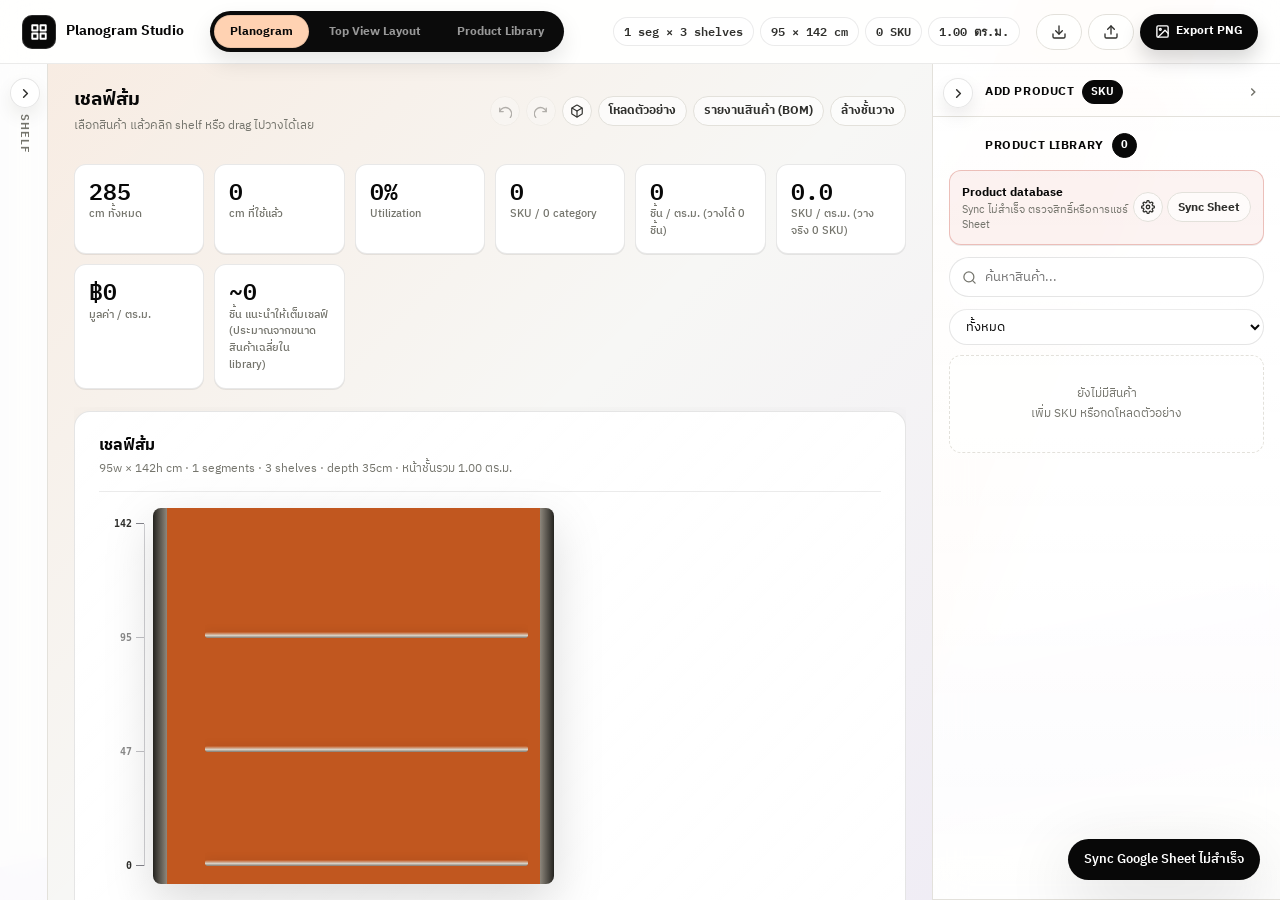
==== index.html @ cbd3c796 "feat: default เชลฟ์ส้ม shelf, suggested fill capacity, stock Excel export - Default shelf spec + bui" ====
<!DOCTYPE html>
<html lang="th">
<head>
  <meta charset="UTF-8">
  <meta name="viewport" content="width=device-width, initial-scale=1.0">
  <title>Planogram Studio — Multiple Segment Planogram Builder</title>
  <meta name="description" content="เครื่องมือสร้าง Multiple Segment Planogram สำหรับ Modern Trade วางแผนชั้นวางสินค้า upload รูป pack shot และ export เป็นภาพ">
  <link rel="preconnect" href="https://fonts.googleapis.com">
  <link rel="preconnect" href="https://fonts.gstatic.com" crossorigin>
  <link href="https://fonts.googleapis.com/css2?family=IBM+Plex+Sans+Thai:wght@400;500;600;700&family=IBM+Plex+Mono:wght@500;600&display=swap" rel="stylesheet">
  <link rel="stylesheet" href="src/styles.css?v=export-contrast">
</head>
<body class="left-panel-collapsed">
  <div class="app-shell">
    <!-- ═══════════════════ TOP NAVIGATION ═══════════════════ -->
    <header class="topbar">
      <div class="brand">
        <div class="brand-mark">
          <svg width="18" height="18" viewBox="0 0 24 24" fill="none" stroke="currentColor" stroke-width="2.5" stroke-linecap="round" stroke-linejoin="round">
            <rect x="3" y="3" width="7" height="7"/><rect x="14" y="3" width="7" height="7"/><rect x="3" y="14" width="7" height="7"/><rect x="14" y="14" width="7" height="7"/>
          </svg>
        </div>
        <div>
          <h1>Planogram Studio</h1>
        </div>
      </div>

      <nav class="topbar-nav" id="topbarNav">
        <button class="nav-tab" data-tab="planogram" aria-selected="true">Planogram</button>
        <button class="nav-tab" data-tab="topview">Top View Layout</button>
        <button class="nav-tab" data-tab="library">Product Library</button>
      </nav>

      <div class="topbar-actions">
        <div class="status-chips" id="statusStrip"></div>
        <button class="btn btn-ghost" id="btnImportJSON" title="Import JSON">
          <svg width="16" height="16" viewBox="0 0 24 24" fill="none" stroke="currentColor" stroke-width="2" stroke-linecap="round" stroke-linejoin="round"><path d="M21 15v4a2 2 0 01-2 2H5a2 2 0 01-2-2v-4"/><polyline points="7 10 12 15 17 10"/><line x1="12" y1="15" x2="12" y2="3"/></svg>
        </button>
        <button class="btn btn-ghost" id="btnExportJSON" title="Export JSON">
          <svg width="16" height="16" viewBox="0 0 24 24" fill="none" stroke="currentColor" stroke-width="2" stroke-linecap="round" stroke-linejoin="round"><path d="M21 15v4a2 2 0 01-2 2H5a2 2 0 01-2-2v-4"/><polyline points="17 8 12 3 7 8"/><line x1="12" y1="3" x2="12" y2="15"/></svg>
        </button>
        <button class="btn btn-primary" id="btnExportPNG">
          <svg width="15" height="15" viewBox="0 0 24 24" fill="none" stroke="currentColor" stroke-width="2.2" stroke-linecap="round" stroke-linejoin="round"><rect x="3" y="3" width="18" height="18" rx="2"/><circle cx="8.5" cy="8.5" r="1.5"/><path d="M21 15l-5-5L5 21"/></svg>
          Export PNG
        </button>
      </div>
    </header>

    <!-- ═══════════════════ MAIN WORKSPACE ═══════════════════ -->
    <main class="workspace">

      <!-- ── LEFT PANEL: Shelf Specification ── -->
      <aside class="sidebar side-panel left-panel" id="leftPanel">
        <button class="panel-toggle panel-toggle-left" id="btnToggleLeftPanel" type="button" aria-label="Toggle shelf panel" aria-expanded="false" onclick="togglePanel('left')">
          <svg width="15" height="15" viewBox="0 0 24 24" fill="none" stroke="currentColor" stroke-width="2.4" stroke-linecap="round" stroke-linejoin="round"><polyline points="15 18 9 12 15 6"/></svg>
        </button>
        <div class="panel-rail-label">Shelf</div>
        <div class="sidebar-inner">

          <!-- Planogram Settings -->
          <section class="side-section" id="sectionSettings">
            <div class="section-header" data-collapse="settings">
              <h2>Shelf Specification</h2>
              <span class="badge">cm</span>
              <button class="collapse-btn" aria-label="Toggle section">
                <svg width="14" height="14" viewBox="0 0 24 24" fill="none" stroke="currentColor" stroke-width="2.5"><polyline points="6 9 12 15 18 9"/></svg>
              </button>
            </div>
            <div class="section-body" id="bodySettings">
              <div class="form-grid">
                <div class="span-2">
                  <label for="planogramName">Planogram Name</label>
                  <input id="planogramName" type="text" value="เชลฟ์ส้ม">
                </div>
                <div>
                  <label for="numSegments">Segments</label>
                  <input id="numSegments" type="number" value="1" min="1" max="8">
                </div>
                <div>
                  <label for="shelvesPerSegment">Shelves / Segment</label>
                  <input id="shelvesPerSegment" type="number" value="3" min="1" max="12">
                </div>
                <div>
                  <label for="overallWidth">Overall Width</label>
                  <input id="overallWidth" type="number" value="95" min="60" max="1200">
                </div>
                <div>
                  <label for="overallHeight">Overall Height</label>
                  <input id="overallHeight" type="number" value="142" min="80" max="400">
                </div>
                <div>
                  <label for="shelfDepth">Shelf Depth</label>
                  <input id="shelfDepth" type="number" value="35" min="10" max="120">
                </div>
                <div>
                  <label for="gapSize">Gap Between Shelves</label>
                  <input id="gapSize" type="number" value="28" min="8" max="80">
                </div>
                <div>
                  <label for="shelfThickness">Shelf Thickness</label>
                  <input id="shelfThickness" type="number" value="3" min="1" max="12">
                </div>
                <div>
                  <label for="backColor">Back Panel</label>
                  <input id="backColor" type="color" value="#c1571f">
                </div>
                <div>
                  <label for="shelfColor">Shelf Color</label>
                  <input id="shelfColor" type="color" value="#c1571f">
                </div>
              </div>
              <div class="segment-custom-toggle" style="margin-top: 10px; margin-bottom: 10px;">
                <button class="btn btn-mini btn-ghost" id="btnToggleCustomSeg" type="button" style="font-size: 0.72rem; padding: 6px 10px; width: 100%; display: flex; align-items: center; justify-content: center; gap: 4px; border: 1px dashed var(--line); border-radius: 8px; font-weight: 600;">
                  <svg width="12" height="12" viewBox="0 0 24 24" fill="none" stroke="currentColor" stroke-width="2" stroke-linecap="round" stroke-linejoin="round" style="margin-right: 2px;"><circle cx="12" cy="12" r="3"/><path d="M19.4 15a1.65 1.65 0 00.33 1.82l.06.06a2 2 0 11-2.83 2.83l-.06-.06a1.65 1.65 0 00-1.82-.33 1.65 1.65 0 00-1 1.51V21a2 2 0 01-4 0v-.09A1.65 1.65 0 009 19.4a1.65 1.65 0 00-1.82.33l-.06.06a2 2 0 11-2.83-2.83l.06-.06a1.65 1.65 0 00.33-1.82 1.65 1.65 0 00-1.51-1H3a2 2 0 010-4h.09A1.65 1.65 0 004.6 9a1.65 1.65 0 00-.33-1.82l-.06-.06a2 2 0 112.83-2.83l.06.06a1.65 1.65 0 001.82.33H9a1.65 1.65 0 001-1.51V3a2 2 0 014 0v.09a1.65 1.65 0 001 1.51 1.65 1.65 0 001.82-.33l.06-.06a2 2 0 112.83 2.83l-.06.06a1.65 1.65 0 00-.33 1.82V9a1.65 1.65 0 001.51 1H21a2 2 0 010 4h-.09a1.65 1.65 0 00-1.51 1z"/></svg>
                  ปรับความกว้างราย Segment (Bay)
                </button>
              </div>
              <div id="customSegmentPanel" style="display: none; background: var(--surface-2); border: 1px solid var(--line); border-radius: 10px; padding: 12px; margin-top: 10px; margin-bottom: 12px;">
                <div style="font-size: 0.72rem; color: var(--muted); font-weight: 700; text-transform: uppercase; letter-spacing: 0.5px; margin-bottom: 8px;">กำหนดความกว้างรายตู้ (cm)</div>
                <div id="segmentWidthInputs" style="display: flex; flex-direction: column; gap: 8px;">
                  <!-- Dynamically rendered inputs -->
                </div>
              </div>
              <div class="toggle-row">
                <label><input id="hasBackPanel" type="checkbox" checked> Back panel</label>
                <label><input id="hasSidePanel" type="checkbox" checked> Side panels</label>
                <label><input id="hasSegmentDivider" type="checkbox" checked> Segment dividers</label>
              </div>
              <button class="btn btn-build" id="btnBuildShelf">
                <svg width="15" height="15" viewBox="0 0 24 24" fill="none" stroke="currentColor" stroke-width="2.5" stroke-linecap="round" stroke-linejoin="round"><polyline points="20 6 9 17 4 12"/></svg>
                สร้าง / อัปเดต Shelf
              </button>

              <div class="template-block">
                <div class="template-block-label">เทมเพลตเชลฟ์</div>
                <div class="template-row">
                  <select id="templateSelect" class="template-select" aria-label="เลือกเทมเพลตเชลฟ์">
                    <option value="">เลือกเทมเพลต…</option>
                  </select>
                  <button class="btn btn-mini" id="btnApplyTemplate" type="button">ใช้</button>
                </div>
                <div class="template-row">
                  <button class="btn btn-mini btn-ghost" id="btnSaveTemplate" type="button">บันทึกขนาดปัจจุบันเป็นเทมเพลต</button>
                  <button class="btn btn-mini btn-danger" id="btnDeleteTemplate" type="button" disabled aria-label="ลบเทมเพลต">ลบ</button>
                </div>
                <button class="btn btn-mini btn-ghost" id="btnExportTemplate" type="button" disabled>Export เชลฟ์เปล่า PNG</button>
              </div>

              <div class="template-block">
                <div class="template-block-label">สาขา (Branch)</div>
                <div class="template-row">
                  <select id="branchSelect" class="template-select" aria-label="เลือกสาขา">
                    <option value="">เลือกสาขา…</option>
                  </select>
                  <button class="btn btn-mini" id="btnSwitchBranch" type="button">เปิด</button>
                </div>
                <div class="template-row">
                  <button class="btn btn-mini btn-ghost" id="btnSaveBranch" type="button">บันทึกบอร์ดปัจจุบันเป็นสาขา</button>
                  <button class="btn btn-mini btn-danger" id="btnDeleteBranch" type="button" disabled aria-label="ลบสาขา">ลบ</button>
                </div>
                <div id="branchViewPanel"></div>
              </div>
            </div>
          </section>

          <!-- Top View Settings (Hidden by default) -->
          <section class="side-section" id="sectionTopviewSettings" style="display: none;">
            <div class="section-header" data-collapse="topviewSettings">
              <h2>Area Specification</h2>
              <span class="badge">cm</span>
              <button class="collapse-btn" aria-label="Toggle section">
                <svg width="14" height="14" viewBox="0 0 24 24" fill="none" stroke="currentColor" stroke-width="2.5"><polyline points="6 9 12 15 18 9"/></svg>
              </button>
            </div>
            <div class="section-body" id="bodyTopviewSettings">
              <div class="form-grid">
                <div>
                  <label for="roomWidth">Room Width (W)</label>
                  <input id="roomWidth" type="number" value="600" min="100" max="2000">
                </div>
                <div>
                  <label for="roomDepth">Room Depth (D)</label>
                  <input id="roomDepth" type="number" value="400" min="100" max="2000">
                </div>
                <div class="span-2">
                  <label for="roomGridSize">Grid Size (cm)</label>
                  <input id="roomGridSize" type="number" value="20" min="5" max="100">
                </div>
              </div>
              <button class="btn btn-build" id="btnUpdateRoom" style="margin-top: 12px; width: 100%;">
                <svg width="15" height="15" viewBox="0 0 24 24" fill="none" stroke="currentColor" stroke-width="2.5" stroke-linecap="round" stroke-linejoin="round"><polyline points="20 6 9 17 4 12"/></svg>
                สร้าง / อัปเดตห้อง
              </button>
              <div style="margin-top: 20px; border-top: 1px solid var(--line); padding-top: 16px;">
                <label for="roomTemplateSelect" style="font-weight: 600; margin-bottom: 8px; display: block; font-size: 0.85rem; color: var(--text);">Room Layout Templates</label>
                <div style="display: flex; gap: 6px;">
                  <select id="roomTemplateSelect" style="flex: 1; padding: 6px 12px; border-radius: 6px; border: 1px solid var(--line); background: var(--surface-1); color: var(--text); font-size: 0.8rem; height: 32px;">
                    <option value="showroom">Showroom (ชั้นวางสินค้าเรียงต่อกัน)</option>
                    <option value="bedroom">Bedroom (เตียง + โต๊ะทำงาน + เก้าอี้ + ชั้นวาง)</option>
                    <option value="office">Office Workspace (โต๊ะทำงานคู่ + ชั้นวางของริมผนัง)</option>
                  </select>
                  <button class="btn btn-mini" id="btnApplyRoomTemplate" type="button" style="padding: 0 12px; font-size: 0.8rem; height: 32px; border-radius: 6px;">ใช้</button>
                </div>
              </div>
            </div>
          </section>

          <!-- Top View Item Inspector (Hidden by default) -->
          <section class="side-section" id="sectionTopviewInspector" style="display: none;">
            <div class="section-header" data-collapse="topviewInspector">
              <h2>Item Inspector</h2>
              <span class="badge">cm</span>
              <button class="collapse-btn" aria-label="Toggle section">
                <svg width="14" height="14" viewBox="0 0 24 24" fill="none" stroke="currentColor" stroke-width="2.5"><polyline points="6 9 12 15 18 9"/></svg>
              </button>
            </div>
            <div class="section-body" id="bodyTopviewInspector">
              <p id="tvInspectorEmpty" style="font-size: 0.78rem; color: var(--muted); margin: 4px 0;">คลิกเลือกสิ่งของในแปลน เพื่อแก้ไขตำแหน่งและหมุน</p>
              <div id="tvInspectorFields" style="display: none;">
                <div id="tvItemName" style="font-size: 0.85rem; font-weight: 700; color: var(--ink); margin-bottom: 10px;"></div>
                <div class="form-grid">
                  <div>
                    <label for="tvItemX">X (cm)</label>
                    <input id="tvItemX" type="number" min="0" step="1">
                  </div>
                  <div>
                    <label for="tvItemY">Y (cm)</label>
                    <input id="tvItemY" type="number" min="0" step="1">
                  </div>
                  <div>
                    <label for="tvItemRot">หมุน (°)</label>
                    <select id="tvItemRot">
                      <option value="0">0°</option>
                      <option value="45">45°</option>
                      <option value="90">90°</option>
                      <option value="135">135°</option>
                      <option value="180">180°</option>
                      <option value="225">225°</option>
                      <option value="270">270°</option>
                      <option value="315">315°</option>
                    </select>
                  </div>
                  <div>
                    <label for="tvItemSize">ขนาด W×D</label>
                    <input id="tvItemSize" type="text" readonly tabindex="-1">
                  </div>
                </div>
                <div style="display: flex; gap: 6px; margin-top: 12px;">
                  <button class="btn btn-mini" id="btnTvDuplicate" type="button" style="flex: 1;">ทำซ้ำ ⌘D</button>
                  <button class="btn btn-mini btn-ghost" id="btnTvRotate" type="button" style="flex: 1;">หมุน 45°</button>
                  <button class="btn btn-mini btn-danger" id="btnTvDelete" type="button" style="flex: 1;">ลบ ⌫</button>
                </div>
                <p style="font-size: 0.7rem; color: var(--muted); margin-top: 10px; line-height: 1.6;">ลูกศร = ขยับตาม grid · Shift+ลูกศร = ขยับ 1 cm · ลากปุ่ม ↺ = หมุน 8 ทิศ · ⌘Z = Undo</p>
              </div>
            </div>
          </section>
        </div>
      </aside>

      <!-- ── MAIN CANVAS AREA ── -->
      <section class="stage" id="stage">
        <div class="stage-toolbar">
          <div class="stage-title">
            <h2 id="canvasTitle">Multiple Segment Planogram</h2>
            <p id="modeText">เลือกสินค้า แล้วคลิก shelf หรือ drag ไปวางได้เลย</p>
          </div>
          <div class="stage-actions">
            <button class="btn btn-ghost btn-sm icon-btn" id="btnUndo" title="Undo (⌘Z)" disabled>
              <svg width="14" height="14" viewBox="0 0 24 24" fill="none" stroke="currentColor" stroke-width="2.2" stroke-linecap="round" stroke-linejoin="round"><path d="M3 7v6h6"/><path d="M3 13C5.5 7 12 4 18 7.5s7 11 3 16"/></svg>
            </button>
            <button class="btn btn-ghost btn-sm icon-btn" id="btnRedo" title="Redo (⌘⇧Z)" disabled>
              <svg width="14" height="14" viewBox="0 0 24 24" fill="none" stroke="currentColor" stroke-width="2.2" stroke-linecap="round" stroke-linejoin="round"><path d="M21 7v6h-6"/><path d="M21 13C18.5 7 12 4 6 7.5S-1 18.5 3 23"/></svg>
            </button>
            <button class="btn btn-ghost btn-sm icon-btn" id="btnToggle3D" title="สลับมุมมอง 3D">
              <svg width="14" height="14" viewBox="0 0 24 24" fill="none" stroke="currentColor" stroke-width="2" stroke-linecap="round" stroke-linejoin="round"><path d="M21 16V8a2 2 0 0 0-1-1.73l-7-4a2 2 0 0 0-2 0l-7 4A2 2 0 0 0 3 8v8a2 2 0 0 0 1 1.73l7 4a2 2 0 0 0 2 0l7-4A2 2 0 0 0 21 16z"/><polyline points="3.27 6.96 12 12.01 20.73 6.96"/><line x1="12" y1="22.08" x2="12" y2="12"/></svg>
            </button>
            <button class="btn btn-ghost btn-sm" id="btnLoadDemo">โหลดตัวอย่าง</button>
            <button class="btn btn-ghost btn-sm" id="btnShowReport">รายงานสินค้า (BOM)</button>
            <button class="btn btn-ghost btn-sm" id="btnClearAll">ล้างชั้นวาง</button>
          </div>
        </div>

        <!-- Summary cards -->
        <div class="summary" id="summaryGrid"></div>

        <!-- The planogram canvas -->
        <div class="canvas-scroll">
          <div class="planogram-board" id="exportArea">
            <div class="board-head">
              <div>
                <h3 id="boardTitle">Multiple Segment Planogram</h3>
                <p id="boardMeta">360w × 220h cm · 3 segments · 6 shelves</p>
              </div>
            </div>
            <div class="gondola-wrap" id="gondolaWrap">
              <div class="empty-state">
                <svg width="48" height="48" viewBox="0 0 24 24" fill="none" stroke="currentColor" stroke-width="1" stroke-linecap="round" stroke-linejoin="round"><rect x="3" y="3" width="7" height="7"/><rect x="14" y="3" width="7" height="7"/><rect x="3" y="14" width="7" height="7"/><rect x="14" y="14" width="7" height="7"/></svg>
                <p>กด <strong>"สร้าง / อัปเดต Shelf"</strong> เพื่อเริ่มวาง Planogram</p>
              </div>
            </div>
            <div class="legend" id="legendBox"></div>
          </div>

          <!-- Top View Area (Hidden by default) -->
          <div class="topview-board" id="topviewArea" style="display: none; background: var(--surface-1); border-radius: 12px; border: 1px solid var(--line); padding: 24px; box-shadow: var(--shadow-sm); width: 100%;">
            <div class="board-head" style="margin-bottom: 20px; border-bottom: 1px solid var(--line); padding-bottom: 12px; display: flex; justify-content: space-between; align-items: center;">
              <div>
                <h3 style="font-size: 1.1rem; font-weight: 700; color: var(--text);">Top View Room Layout</h3>
                <p id="topviewMeta" style="font-size: 0.75rem; color: var(--muted); margin-top: 2px;">600w × 400d cm</p>
              </div>
              <span style="font-size: 0.68rem; color: var(--muted); margin-right: 10px;">Space+ลาก = เลื่อนผัง · ⌘+Scroll = ซูม · M = วัดระยะ</span>
              <div class="zoom-controls" style="display: flex; gap: 4px; align-items: center; background: var(--surface-2); padding: 4px 8px; border-radius: 20px; border: 1px solid var(--line);">
                <button class="btn btn-mini btn-ghost" id="btnExportTopview" title="Export Top View PNG" type="button" style="padding: 2px 8px; font-size: 10px; border-radius: 12px;">Export รูป</button>
                <button class="btn btn-mini btn-ghost" id="btnMeasure" title="วัดระยะ (M)" type="button" style="padding: 2px 8px; font-size: 10px; border-radius: 12px;">📏 วัด</button>
                <button class="btn btn-mini" id="btnZoomOut" title="Zoom Out" type="button" style="padding: 2px 8px; font-weight: bold; border-radius: 12px; min-width: 24px;">−</button>
                <span id="zoomPercent" style="font-size: 0.75rem; min-width: 42px; text-align: center; font-weight: 600; color: var(--text);">100%</span>
                <button class="btn btn-mini" id="btnZoomIn" title="Zoom In" type="button" style="padding: 2px 8px; font-weight: bold; border-radius: 12px; min-width: 24px;">+</button>
                <button class="btn btn-mini btn-ghost" id="btnZoomReset" title="Reset Zoom" type="button" style="padding: 2px 6px; font-size: 10px; border-radius: 12px;">Reset</button>
              </div>
            </div>
            <div class="topview-wrap" id="topviewWrap" style="position: relative; overflow: auto; min-height: 400px; max-height: 70vh; display: flex; align-items: center; justify-content: center; background: var(--surface-2); border-radius: 8px; border: 1px dashed var(--line); padding: 20px;">
              <div class="empty-state" style="display: flex; flex-direction: column; align-items: center; gap: 8px; color: var(--muted);">
                <svg width="48" height="48" viewBox="0 0 24 24" fill="none" stroke="currentColor" stroke-width="1" stroke-linecap="round" stroke-linejoin="round"><rect x="3" y="3" width="7" height="7"/><rect x="14" y="3" width="7" height="7"/><rect x="3" y="14" width="7" height="7"/><rect x="14" y="14" width="7" height="7"/></svg>
                <p>กด <strong>"สร้าง / อัปเดตห้อง"</strong> เพื่อเริ่มจัดวาง Layout ด้านบน</p>
              </div>
            </div>
          </div>
          <!-- SketchUp-style 3D view (Three.js renders here) -->
          <div class="stage-3d" id="stage3d" style="display:none">
            <div class="stage-3d-hint">ลากเพื่อหมุน · scroll ซูม · คลิกขวาลากเพื่อเลื่อน</div>
          </div>
        </div>
      </section>

      <!-- ── RIGHT PANEL: Product Library ── -->
      <aside class="sidebar side-panel right-panel" id="rightPanel">
        <button class="panel-toggle panel-toggle-right" id="btnToggleRightPanel" type="button" aria-label="Toggle product panel" aria-expanded="true" onclick="togglePanel('right')">
          <svg width="15" height="15" viewBox="0 0 24 24" fill="none" stroke="currentColor" stroke-width="2.4" stroke-linecap="round" stroke-linejoin="round"><polyline points="9 18 15 12 9 6"/></svg>
        </button>
        <div class="panel-rail-label">Products</div>
        <div class="sidebar-inner">

          <!-- Add Product -->
          <section class="side-section" id="sectionAddProduct">
            <div class="section-header collapsed" data-collapse="addProduct">
              <h2>Add Product</h2>
              <span class="badge">SKU</span>
              <button class="collapse-btn" aria-label="Toggle section">
                <svg width="14" height="14" viewBox="0 0 24 24" fill="none" stroke="currentColor" stroke-width="2.5"><polyline points="6 9 12 15 18 9"/></svg>
              </button>
            </div>
            <div class="section-body" id="bodyAddProduct">
              <div class="upload-zone" id="uploadZone">
                <input id="imgInput" type="file" accept="image/png,image/jpeg,image/webp">
                <div class="upload-content" id="uploadHint">
                  <svg width="28" height="28" viewBox="0 0 24 24" fill="none" stroke="currentColor" stroke-width="1.5" stroke-linecap="round" stroke-linejoin="round"><rect x="3" y="3" width="18" height="18" rx="2"/><circle cx="8.5" cy="8.5" r="1.5"/><path d="M21 15l-5-5L5 21"/></svg>
                  <span>อัปโหลดรูปสินค้า<br><small>PNG, JPG, WEBP</small></span>
                </div>
                <div class="preview-wrap" id="uploadPreview" style="display:none">
                  <img id="previewImg" src="" alt="Product preview">
                  <button class="remove-image" id="btnRemoveImage">×</button>
                </div>
              </div>
              <div class="form-grid">
                <div class="span-2">
                  <label for="pName">ชื่อสินค้า / SKU</label>
                  <input id="pName" type="text" placeholder="เช่น BOSS Bottled 100ml">
                </div>
                <div>
                  <label for="pCat">Category</label>
                  <input id="pCat" type="text" placeholder="Fragrance">
                </div>
                <div>
                  <label for="pBrand">Brand</label>
                  <input id="pBrand" type="text" placeholder="BOSS">
                </div>
                <div>
                  <label for="pColor">Package Color</label>
                  <input id="pColor" type="color" value="#27323a">
                </div>
                <div>
                  <label for="pFacing">Facing</label>
                  <input id="pFacing" type="number" value="1" min="1" max="12">
                </div>
                <div>
                  <label for="pWidth">Width (cm)</label>
                  <input id="pWidth" type="text" inputmode="decimal" placeholder="7">
                </div>
                <div>
                  <label for="pHeight">Height (cm)</label>
                  <input id="pHeight" type="text" inputmode="decimal" placeholder="22">
                </div>
                <div>
                  <label for="pDepth">Depth (cm)</label>
                  <input id="pDepth" type="text" inputmode="decimal" placeholder="10">
                </div>
                <div>
                  <label for="pPrice">Price (฿)</label>
                  <input id="pPrice" type="text" inputmode="numeric" placeholder="990">
                </div>
                <div>
                  <label for="pSalesRate">Sales Rate (/Day)</label>
                  <input id="pSalesRate" type="text" inputmode="decimal" placeholder="1.5">
                </div>
              </div>
              <button class="btn btn-build" id="btnAddProduct">
                <svg width="15" height="15" viewBox="0 0 24 24" fill="none" stroke="currentColor" stroke-width="2.5" stroke-linecap="round" stroke-linejoin="round"><line x1="12" y1="5" x2="12" y2="19"/><line x1="5" y1="12" x2="19" y2="12"/></svg>
                เพิ่มสินค้า
              </button>
            </div>
          </section>

          <!-- Product Library -->
          <section class="side-section side-section-grow" id="sectionLibrary">
            <div class="section-header">
              <h2>Product Library</h2>
              <span class="badge" id="productCountBadge">0</span>
            </div>
            <div class="section-body">
              <div class="sheet-sync-panel" id="sheetSyncPanel">
                <div class="sheet-sync-header" style="display: flex; justify-content: space-between; align-items: center; width: 100%;">
                  <div>
                    <strong>Product database</strong>
                    <span id="sheetSyncStatus">Google Sheet พร้อม sync</span>
                  </div>
                  <div class="sheet-sync-actions" style="display: flex; gap: 4px; align-items: center;">
                    <button class="btn btn-ghost btn-sm icon-btn" id="btnToggleSyncSettings" type="button" title="ตั้งค่า Google Sheet" style="padding: 4px; display: flex; align-items: center;">
                      <svg width="14" height="14" viewBox="0 0 24 24" fill="none" stroke="currentColor" stroke-width="2.2" stroke-linecap="round" stroke-linejoin="round"><circle cx="12" cy="12" r="3"/><path d="M19.4 15a1.65 1.65 0 00.33 1.82l.06.06a2 2 0 11-2.83 2.83l-.06-.06a1.65 1.65 0 00-1.82-.33 1.65 1.65 0 00-1 1.51V21a2 2 0 01-4 0v-.09A1.65 1.65 0 009 19.4a1.65 1.65 0 00-1.82.33l-.06.06a2 2 0 11-2.83-2.83l.06-.06a1.65 1.65 0 00.33-1.82 1.65 1.65 0 00-1.51-1H3a2 2 0 010-4h.09A1.65 1.65 0 004.6 9a1.65 1.65 0 00-.33-1.82l-.06-.06a2 2 0 112.83-2.83l.06.06a1.65 1.65 0 001.82.33H9a1.65 1.65 0 001-1.51V3a2 2 0 014 0v.09a1.65 1.65 0 001 1.51 1.65 1.65 0 001.82-.33l.06-.06a2 2 0 112.83 2.83l-.06.06a1.65 1.65 0 00-.33 1.82V9a1.65 1.65 0 001.51 1H21a2 2 0 010 4h-.09a1.65 1.65 0 00-1.51 1z"/></svg>
                    </button>
                    <button class="btn btn-ghost btn-sm" id="btnSyncSheet">Sync Sheet</button>
                  </div>
                </div>
                <!-- Collapsible Settings Drawer -->
                <div class="sheet-sync-settings" id="sheetSyncSettings" style="display: none; width: 100%; border-top: 1px dashed var(--line); margin-top: 8px; padding-top: 8px;">
                  <div class="form-grid" style="gap: 8px;">
                    <div class="span-2">
                      <label for="syncSheetId" style="font-size: 0.72rem; color: var(--muted); font-weight: 600; text-transform: uppercase;">Google Sheet ID</label>
                      <input id="syncSheetId" type="text" value="1l8pkJUaXIhwTsKJzHP9AW5MLMYKjXNo7ApcIcOyNUqE" style="font-size: 0.8rem; padding: 4px 8px; font-family: var(--font-mono, monospace);">
                    </div>
                    <div class="span-2">
                      <label for="syncCategory" style="font-size: 0.72rem; color: var(--muted); font-weight: 600; text-transform: uppercase;">Category Filter</label>
                      <input id="syncCategory" type="text" value="Accessories" style="font-size: 0.8rem; padding: 4px 8px;">
                    </div>
                  </div>
                </div>
              </div>
              <div class="library-search">
                <svg width="15" height="15" viewBox="0 0 24 24" fill="none" stroke="currentColor" stroke-width="2" stroke-linecap="round" stroke-linejoin="round"><circle cx="11" cy="11" r="8"/><line x1="21" y1="21" x2="16.65" y2="16.65"/></svg>
                <input id="productSearch" type="text" placeholder="ค้นหาสินค้า...">
              </div>
              <select class="category-filter" id="categoryFilter">
                <option value="">ทั้งหมด</option>
              </select>
              <div class="product-list" id="productList"></div>
            </div>
          </section>

        </div>
      </aside>

    </main>
  </div>

  <!-- ═══════════════════ EDIT PRODUCT MODAL ═══════════════════ -->
  <div class="modal-overlay" id="editModal">
    <div class="modal">
      <div class="modal-header">
        <h3>แก้ไขสินค้า</h3>
        <button class="modal-close" id="btnCloseModal">×</button>
      </div>
      <div class="modal-body">
        <div class="upload-zone upload-zone-modal" id="editUploadZone">
          <input id="editImgInput" type="file" accept="image/png,image/jpeg,image/webp">
          <div class="upload-content" id="editUploadHint">
            <svg width="28" height="28" viewBox="0 0 24 24" fill="none" stroke="currentColor" stroke-width="1.5" stroke-linecap="round" stroke-linejoin="round"><rect x="3" y="3" width="18" height="18" rx="2"/><circle cx="8.5" cy="8.5" r="1.5"/><path d="M21 15l-5-5L5 21"/></svg>
            <span>เปลี่ยนรูปสินค้า<br><small>PNG, JPG, WEBP</small></span>
          </div>
          <div class="preview-wrap" id="editUploadPreview" style="display:none">
            <img id="editPreviewImg" src="" alt="Product preview">
            <button class="remove-image" id="btnEditRemoveImage">×</button>
          </div>
        </div>
        <div class="form-grid">
          <div class="span-2">
            <label for="editName">ชื่อสินค้า / SKU</label>
            <input id="editName" type="text">
          </div>
          <div>
            <label for="editCat">Category</label>
            <input id="editCat" type="text">
          </div>
          <div>
            <label for="editBrand">Brand</label>
            <input id="editBrand" type="text">
          </div>
          <div>
            <label for="editColor">Package Color</label>
            <input id="editColor" type="color">
          </div>
          <div>
            <label for="editFacing">Facing</label>
            <input id="editFacing" type="number" min="1" max="12">
          </div>
          <div>
            <label for="editWidth">Width (cm)</label>
            <input id="editWidth" type="text" inputmode="decimal">
          </div>
          <div>
            <label for="editHeight">Height (cm)</label>
            <input id="editHeight" type="text" inputmode="decimal">
          </div>
          <div>
            <label for="editDepth">Depth (cm)</label>
            <input id="editDepth" type="text" inputmode="decimal">
          </div>
          <div>
            <label for="editPrice">Price (฿)</label>
            <input id="editPrice" type="text" inputmode="numeric">
          </div>
          <div>
            <label for="editSalesRate">Sales Rate (/Day)</label>
            <input id="editSalesRate" type="text" inputmode="decimal">
          </div>
        </div>
      </div>
      <div class="modal-footer">
        <button class="btn btn-ghost" id="btnCancelEdit">ยกเลิก</button>
        <button class="btn btn-build" id="btnSaveEdit" style="width:auto; margin:0; padding:0 20px;">
          <svg width="15" height="15" viewBox="0 0 24 24" fill="none" stroke="currentColor" stroke-width="2.5" stroke-linecap="round" stroke-linejoin="round"><polyline points="20 6 9 17 4 12"/></svg>
          บันทึก
        </button>
      </div>
    </div>
  </div>

  <!-- ═══════════════════ PLANOGRAM REPORT MODAL ═══════════════════ -->
  <div class="modal-overlay" id="reportModal">
    <div class="modal modal-large">
      <div class="modal-header">
        <h3>รายงานสรุปการจัดเรียงสินค้า (BOM & Placements)</h3>
        <button class="modal-close" id="btnCloseReportModal">×</button>
      </div>
      <div class="modal-body">
        <div class="report-stats" style="display: grid; grid-template-columns: repeat(3, 1fr); gap: 16px; margin-bottom: 20px;">
          <div class="stat-card" style="background: var(--surface-2); padding: 14px; border-radius: 10px; border: 1px solid var(--line); text-align: center;">
            <div style="font-size: 0.72rem; color: var(--muted); font-weight: 700; text-transform: uppercase; letter-spacing: 0.5px;">จำนวน SKU ที่วาง</div>
            <div id="reportTotalSKUs" style="font-size: 1.8rem; font-weight: 800; color: var(--ink); margin-top: 4px;">0</div>
          </div>
          <div class="stat-card" style="background: var(--surface-2); padding: 14px; border-radius: 10px; border: 1px solid var(--line); text-align: center;">
            <div style="font-size: 0.72rem; color: var(--muted); font-weight: 700; text-transform: uppercase; letter-spacing: 0.5px;">จำนวนชิ้นรวม (Facing × Stack)</div>
            <div id="reportTotalQty" style="font-size: 1.8rem; font-weight: 800; color: var(--ink); margin-top: 4px;">0</div>
          </div>
          <div class="stat-card" style="background: var(--surface-2); padding: 14px; border-radius: 10px; border: 1px solid var(--line); text-align: center;">
            <div style="font-size: 0.72rem; color: var(--muted); font-weight: 700; text-transform: uppercase; letter-spacing: 0.5px;">พื้นที่ใช้งานสะสมบนเชลฟ์</div>
            <div id="reportSpaceUtil" style="font-size: 1.8rem; font-weight: 800; color: var(--ink); margin-top: 4px;">0 cm</div>
          </div>
        </div>

        <div class="report-tab-nav" style="display: flex; gap: 8px; margin-bottom: 16px; border-bottom: 1px solid var(--line); padding-bottom: 8px;">
          <button class="report-tab-btn active" id="btnTabBOM" type="button">สรุปยอดสินค้า (BOM Summary)</button>
          <button class="report-tab-btn" id="btnTabPlacements" type="button">รายละเอียดจุดจัดวาง (Placement Details)</button>
        </div>
        
        <div class="report-table-wrap" style="max-height: 380px; overflow-y: auto; border: 1px solid var(--line); border-radius: 10px; background: var(--surface);">
          <table class="report-table" id="reportTable" style="width: 100%; border-collapse: collapse; text-align: left; font-size: 0.85rem;">
            <thead>
              <tr id="reportTableHeader">
                <!-- Generated dynamic headers -->
              </tr>
            </thead>
            <tbody id="reportTableBody">
              <!-- Generated dynamic rows -->
            </tbody>
          </table>
        </div>
      </div>
      <div class="modal-footer" style="display: flex; justify-content: space-between; align-items: center;">
        <button class="btn btn-ghost" id="btnCancelReport">ปิด</button>
        <div style="display:flex; gap:8px;">
          <button class="btn btn-ghost" id="btnExportStockExcel" style="width:auto; margin:0; padding:0 20px;">
            <svg width="14" height="14" viewBox="0 0 24 24" fill="none" stroke="currentColor" stroke-width="2.5" stroke-linecap="round" stroke-linejoin="round" style="margin-right: 6px;"><path d="M21 15v4a2 2 0 01-2 2H5a2 2 0 01-2-2v-4"/><polyline points="7 10 12 15 17 10"/><line x1="12" y1="15" x2="12" y2="3"/></svg>
            Export ตัวโชว์-สต็อก.xlsx
          </button>
          <button class="btn btn-primary" id="btnExportReportCSV" style="width:auto; margin:0; padding:0 20px;">
            <svg width="14" height="14" viewBox="0 0 24 24" fill="none" stroke="currentColor" stroke-width="2.5" stroke-linecap="round" stroke-linejoin="round" style="margin-right: 6px;"><path d="M21 15v4a2 2 0 01-2 2H5a2 2 0 01-2-2v-4"/><polyline points="7 10 12 15 17 10"/><line x1="12" y1="15" x2="12" y2="3"/></svg>
            Export CSV
          </button>
        </div>
      </div>
    </div>
  </div>

  <div class="toast" id="toast"></div>

  <!-- ═══════════════════ MINI INSPECTOR OVERLAY (Direct Manipulation) ═══════════════════ -->
  <div class="mini-inspector" id="miniInspector" style="display: none;">
    <div class="inspector-arrow"></div>
    <div class="inspector-body">
      <div class="inspector-sku" id="inspectorSku">Product SKU</div>
      <div class="inspector-controls">
        <span class="inspector-ctl-label">Facing</span>
        <button class="btn-inspect-action" id="btnInspectDec" type="button" title="ลด Facing">-</button>
        <span class="inspector-facing-val" id="inspectorFacingVal">1</span>
        <button class="btn-inspect-action" id="btnInspectInc" type="button" title="เพิ่ม Facing">+</button>
      </div>
      <div class="inspector-controls">
        <span class="inspector-ctl-label">แถวลึก</span>
        <button class="btn-inspect-action" id="btnInspectRowsDec" type="button" title="ลดจำนวนชิ้นที่วางเรียงเข้าไปในแนวลึก">-</button>
        <span class="inspector-facing-val" id="inspectorRowsCtlVal">1</span>
        <button class="btn-inspect-action" id="btnInspectRowsInc" type="button" title="เพิ่มจำนวนชิ้นที่วางเรียงเข้าไปในแนวลึก">+</button>
      </div>
      <div class="inspector-controls">
        <span class="inspector-ctl-label">Stack</span>
        <button class="btn-inspect-action" id="btnInspectStackDec" type="button" title="ลดชั้นวางซ้อน">-</button>
        <span class="inspector-facing-val" id="inspectorStackVal">1</span>
        <button class="btn-inspect-action" id="btnInspectStackInc" type="button" title="วางซ้อนเพิ่ม">+</button>
        <div class="inspector-divider"></div>
        <button class="btn-inspect-action btn-inspect-del" id="btnInspectDel" type="button" title="ลบจากชั้นวาง">
          <svg width="12" height="12" viewBox="0 0 24 24" fill="none" stroke="currentColor" stroke-width="2.5" stroke-linecap="round" stroke-linejoin="round"><line x1="18" y1="6" x2="6" y2="18"/><line x1="6" y1="6" x2="18" y2="18"/></svg>
        </button>
      </div>
      <div class="inspector-controls">
        <span class="inspector-ctl-label">หันด้าน</span>
        <select id="inspectorOrientation" class="inspector-select" title="เลือกด้านที่แสดง">
          <option value="front">ด้านหน้า (Front)</option>
          <option value="side">ด้านข้าง (Side)</option>
          <option value="top">ด้านบน (Top)</option>
        </select>
      </div>
      <div class="inspector-controls">
        <span class="inspector-ctl-label">หมุน</span>
        <button class="btn-inspect-action" id="btnInspectRotate" type="button" title="หมุนสินค้า 90 องศา">
          <svg width="12" height="12" viewBox="0 0 24 24" fill="none" stroke="currentColor" stroke-width="2.2" stroke-linecap="round" stroke-linejoin="round"><path d="M21.5 2v6h-6M21.34 15.57a10 10 0 1 1-.57-8.38l5.67-5.67"/></svg>
        </button>
        <span class="inspector-facing-val" id="inspectorRotateVal" style="font-size:0.75rem; min-width:30px;">0°</span>
      </div>
      
      <!-- Space & Capacity Analytics -->
      <div style="margin-top: 8px; padding-top: 8px; border-top: 1px solid rgba(255,255,255,0.15); font-size: 0.72rem; color: #ccc;">
        <div style="display:flex; justify-content:space-between; margin-bottom:3px;">
          <span>แถวลึกที่ใช้:</span>
          <strong id="inspectorRowsVal" style="color:#fff;">1 / 1 แถว</strong>
        </div>
        <div style="display:flex; justify-content:space-between; margin-bottom:3px;">
          <span>ความจุรวมจุดนี้:</span>
          <strong id="inspectorCapacityVal" style="color:#fff; font-weight:700;">1 ชิ้น</strong>
        </div>
        <div style="display:flex; justify-content:space-between; margin-bottom:3px;">
          <span>อัตราการขาย:</span>
          <strong id="inspectorSalesRateVal" style="color:#fff;">- /วัน</strong>
        </div>
        <div style="display:flex; justify-content:space-between;">
          <span>Days of Supply:</span>
          <strong id="inspectorDosVal" style="color:#10b981; font-weight:700;">- วัน</strong>
        </div>
      </div>
    </div>
  </div>

  <!-- Hidden file input for JSON import -->
  <input type="file" id="jsonImportInput" accept=".json" style="display:none">

  <!-- 3D engine (SketchUp-style view) -->
  <script src="https://unpkg.com/three@0.128.0/build/three.min.js"></script>
  <script src="https://unpkg.com/three@0.128.0/examples/js/controls/OrbitControls.js"></script>
  <script src="https://cdnjs.cloudflare.com/ajax/libs/xlsx/0.18.5/xlsx.full.min.js"></script>

  <!-- Application Scripts (modular) -->
  <script src="src/utils.js?v=per-sqm"></script>
  <script src="src/sheets.js?v=per-sqm"></script>
  <script src="src/products.js?v=shelf"></script>
  <script src="src/planogram.js?v=suggest-fill"></script>
  <script src="src/templates.js?v=orange-builtin"></script>
  <script src="src/branches.js?v=1.0"></script>
  <script src="src/salesData.js?v=1.0"></script>
  <script src="src/branchView.js?v=1.0"></script>
  <script src="src/planogram3d.js?v=orange-kickplate"></script>
  <script src="src/export.js?v=stock-excel"></script>
  <script src="src/topview.js?v=topview-smooth-rotate"></script>
  <script src="src/app.js?v=stock-excel"></script>
</body>
</html>
---- src/styles.css ----
/* ═══════════════════════════════════════════════════════
   Planogram Studio — Design System & Styles
   Minimal 2026 · Clean · Calm · Production-oriented
   ═══════════════════════════════════════════════════════ */

/* ─── Tokens ─── */
:root {
  --font: 'IBM Plex Sans Thai', ui-sans-serif, -apple-system, BlinkMacSystemFont, "Segoe UI", sans-serif;
  --mono: 'IBM Plex Mono', ui-monospace, "SFMono-Regular", Menlo, monospace;
  --bg: #f7f7f5;
  --bg-warm: #efeee9;
  --surface: #ffffff;
  --surface-2: #f3f3ef;
  --surface-3: #ebe9e1;
  --ink: #080808;
  --ink-2: #30302d;
  --muted: #75756d;
  --line: #e3e1db;
  --line-strong: #bdb8ac;
  --accent: #FF6C0C;
  --accent-hover: #E05B00;
  --accent-soft: rgba(255, 108, 12, 0.08);
  --accent-2: #ff3d8b;
  --accent-lime: #FFD2B2;
  --accent-lilac: #c5b0f4;
  --accent-mint: #c8e6cd;
  --accent-coral: #f3c9b6;
  --danger: #c92d20;
  --radius: 8px;
  --radius-sm: 6px;
  --radius-lg: 12px;
  --shadow-sm: 0 1px 0 rgba(0,0,0,.08);
  --shadow: 0 12px 34px rgba(16,16,12,.08);
  --shadow-lg: 0 22px 70px rgba(0,0,0,.16);
  --transition: .14s cubic-bezier(.2,.8,.2,1);

  /* Planogram canvas */
  --back-panel: #3a3a3a;
  --shelf-surface: #f4f4f0;
  --shelf-edge: #a09688;
  --divider: #555;
  --side-panel: #666;
}

/* ─── Reset ─── */
*, *::before, *::after { box-sizing: border-box; margin: 0; padding: 0; }
html { height: 100%; -webkit-font-smoothing: antialiased; }
body {
  height: 100%;
  font-family: var(--font);
  font-size: 14px;
  color: var(--ink);
  background:
    linear-gradient(112deg, transparent 0 62%, rgba(255, 108, 12, 0.12) 62% 74%, transparent 74%),
    linear-gradient(168deg, transparent 0 74%, rgba(197, 176, 244, 0.24) 74% 88%, transparent 88%),
    var(--bg);
  line-height: 1.5;
  letter-spacing: 0;
  overflow: hidden;
}
button, input, select, textarea { font: inherit; }
button { cursor: pointer; border: none; background: none; }
img { display: block; max-width: 100%; }

/* ─── App Shell ─── */
.app-shell {
  min-height: 100%;
  display: grid;
  grid-template-rows: auto 1fr;
  opacity: 0;
  transform: translateY(6px);
}

body.app-ready .app-shell {
  opacity: 1;
  transform: translateY(0);
  transition: opacity .18s ease, transform .18s ease;
}

/* ═══════════════════ TOPBAR ═══════════════════ */
.topbar {
  height: 64px;
  padding: 0 22px;
  display: flex;
  align-items: center;
  gap: 18px;
  background: rgba(255, 255, 255, .9);
  border-bottom: 1px solid rgba(0,0,0,.08);
  backdrop-filter: blur(22px) saturate(1.15);
  -webkit-backdrop-filter: blur(22px) saturate(1.15);
  position: sticky;
  top: 0;
  z-index: 100;
}

.brand {
  display: flex;
  align-items: center;
  gap: 10px;
  flex-shrink: 0;
}

.brand-mark {
  width: 34px;
  height: 34px;
  border-radius: 10px;
  display: grid;
  place-items: center;
  background: var(--ink);
  color: white;
  box-shadow: inset 0 0 0 1px rgba(255,255,255,.14);
}

.brand h1 {
  font-size: .9rem;
  font-weight: 700;
  letter-spacing: 0;
}

/* Nav Tabs */
.topbar-nav {
  display: flex;
  gap: 4px;
  background: #0b0b0b;
  border-radius: 999px;
  padding: 4px;
  margin-left: 8px;
  box-shadow: 0 10px 22px rgba(0,0,0,.1);
}

.nav-tab {
  padding: 7px 16px;
  border-radius: 999px;
  font-size: .76rem;
  font-weight: 700;
  color: rgba(255,255,255,.58);
  transition: color var(--transition), background var(--transition), box-shadow var(--transition);
  white-space: nowrap;
}

.nav-tab:hover { color: white; }
.nav-tab[aria-selected="true"] {
  color: var(--ink);
  background: var(--accent-lime);
  box-shadow: inset 0 0 0 1px rgba(0,0,0,.08);
}

/* Topbar actions */
.topbar-actions {
  margin-left: auto;
  display: flex;
  align-items: center;
  gap: 6px;
}

.status-chips {
  display: flex;
  gap: 6px;
  margin-right: 10px;
}

.chip {
  border: 1px solid rgba(0,0,0,.08);
  border-radius: 999px;
  padding: 5px 10px;
  color: var(--ink-2);
  background: rgba(255,255,255,.72);
  font-size: .72rem;
  font-family: var(--mono);
  font-weight: 600;
  white-space: nowrap;
}

/* ═══════════════════ BUTTONS ═══════════════════ */
.btn {
  display: inline-flex;
  align-items: center;
  justify-content: center;
  gap: 6px;
  height: 36px;
  border: 1px solid transparent;
  border-radius: 999px;
  padding: 0 14px;
  font-size: .78rem;
  font-weight: 700;
  transition: transform var(--transition), background var(--transition), border-color var(--transition), box-shadow var(--transition), color var(--transition);
  white-space: nowrap;
}

.btn:hover { transform: translateY(-2px); }
.btn:active { transform: translateY(0); }

.btn-primary {
  color: white;
  background: var(--ink);
  box-shadow: 0 10px 20px rgba(0,0,0,.16);
}
.btn-primary:hover { background: #2a2a2a; }

.btn-ghost {
  color: var(--ink-2);
  background: rgba(255,255,255,.68);
  border-color: var(--line);
}
.btn-ghost:hover {
  background: white;
  border-color: var(--ink);
  box-shadow: 0 8px 18px rgba(0,0,0,.08);
}

.btn-sm { height: 30px; padding: 0 10px; font-size: .74rem; }

.btn-build {
  width: 100%;
  margin-top: 14px;
  height: 42px;
  color: white;
  background: var(--accent);
  border-radius: 999px;
  border-color: rgba(255, 108, 12, 0.15);
  box-shadow: 0 12px 22px rgba(255, 108, 12, 0.18);
  font-weight: 700;
}
.btn-build:hover {
  background: var(--accent-hover);
  box-shadow: 0 12px 28px rgba(255, 108, 12, 0.28);
}

/* ─── Shelf template block ─── */
.template-block {
  margin-top: 14px;
  padding-top: 14px;
  border-top: 1px solid var(--line);
  display: flex;
  flex-direction: column;
  gap: 8px;
}
.template-block-label {
  font-size: .68rem;
  font-weight: 700;
  letter-spacing: .04em;
  text-transform: uppercase;
  color: var(--ink-2);
}
.template-row {
  display: flex;
  gap: 8px;
  align-items: center;
}
.template-select {
  flex: 1;
  min-width: 0;
  height: 34px;
}
.btn-mini {
  height: 34px;
  padding: 0 12px;
  font-size: .74rem;
  background: var(--accent-soft);
  color: var(--accent);
  border-color: rgba(255, 108, 12, 0.18);
  flex: 0 0 auto;
}
.btn-mini:hover { background: rgba(255, 108, 12, 0.14); }
.btn-mini.btn-ghost {
  flex: 1;
  background: rgba(255,255,255,.68);
  color: var(--ink-2);
}
.btn-mini.btn-danger {
  height: 34px;
  background: transparent;
  color: var(--danger);
  border-color: rgba(192, 57, 43, 0.25);
}
.btn-mini.btn-danger:hover { background: rgba(192, 57, 43, 0.1); }
.btn-mini:disabled {
  opacity: .4;
  cursor: not-allowed;
  transform: none;
}

/* ─── Branch view panel ─── */
.branch-view-loading,
.branch-view-error,
.branch-view-empty {
  font-size: .74rem;
  color: var(--muted);
  padding: 8px 2px;
}
.branch-view-error { color: var(--danger); }
.branch-view {
  display: flex;
  flex-direction: column;
  gap: 12px;
  margin-top: 4px;
}
.branch-view-kpis {
  display: grid;
  grid-template-columns: repeat(3, 1fr);
  gap: 8px;
}
.bv-kpi {
  background: var(--surface-2);
  border: 1px solid var(--line);
  border-radius: 10px;
  padding: 8px 10px;
}
.bv-kpi-label {
  font-size: .62rem;
  font-weight: 700;
  letter-spacing: .03em;
  text-transform: uppercase;
  color: var(--muted);
}
.bv-kpi-value {
  font-size: .92rem;
  font-weight: 700;
  color: var(--ink);
  margin-top: 2px;
}
.branch-view-section-label {
  font-size: .68rem;
  font-weight: 700;
  letter-spacing: .04em;
  text-transform: uppercase;
  color: var(--ink-2);
  margin-bottom: 4px;
}
.branch-view-list {
  list-style: none;
  margin: 0;
  padding: 0;
  display: flex;
  flex-direction: column;
  gap: 2px;
}
.bv-item {
  display: flex;
  align-items: center;
  justify-content: space-between;
  gap: 8px;
  padding: 4px 0;
  border-bottom: 1px solid var(--line);
  font-size: .74rem;
}
.bv-item:last-child { border-bottom: none; }
.bv-name {
  color: var(--ink);
  overflow: hidden;
  text-overflow: ellipsis;
  white-space: nowrap;
}
.bv-amount {
  flex: 0 0 auto;
  font-weight: 600;
  color: var(--ink-2);
}
.bv-match {
  font-size: .62rem;
  font-weight: 700;
  color: var(--accent);
  background: var(--accent-soft);
  border-radius: 999px;
  padding: 1px 6px;
  margin-left: 4px;
}

.btn-danger {
  color: white;
  background: var(--danger);
  height: 26px;
  padding: 0 8px;
  font-size: .7rem;
  border-radius: 999px;
}
.btn-danger:hover { background: #a93226; }

/* ═══════════════════ WORKSPACE LAYOUT ═══════════════════ */
.workspace {
  display: grid;
  grid-template-columns: 304px minmax(0, 1fr) 348px;
  height: calc(100vh - 64px);
  min-height: 0;
  transition: grid-template-columns .18s cubic-bezier(.2,.8,.2,1);
}

body.left-panel-collapsed .workspace {
  grid-template-columns: 48px minmax(0, 1fr) 348px;
}

body.right-panel-collapsed .workspace {
  grid-template-columns: 304px minmax(0, 1fr) 48px;
}

body.left-panel-collapsed.right-panel-collapsed .workspace {
  grid-template-columns: 48px minmax(0, 1fr) 48px;
}

/* ═══════════════════ SIDEBAR ═══════════════════ */
.sidebar {
  position: relative;
  background: rgba(255, 255, 255, .78);
  backdrop-filter: blur(18px);
  -webkit-backdrop-filter: blur(18px);
  overflow-y: auto;
  overflow-x: hidden;
  scrollbar-width: thin;
}

.left-panel { border-right: 1px solid var(--line); }
.right-panel { border-left: 1px solid var(--line); }

.side-panel {
  min-width: 0;
  transition: background var(--transition), border-color var(--transition);
}

.sidebar-inner {
  display: flex;
  flex-direction: column;
  min-height: 100%;
  transition: opacity .14s ease, transform .16s ease;
}

.panel-toggle {
  position: absolute;
  top: 14px;
  z-index: 5;
  width: 30px;
  height: 30px;
  border: 1px solid rgba(0,0,0,.1);
  border-radius: 999px;
  display: grid;
  place-items: center;
  color: var(--ink-2);
  background: rgba(255,255,255,.84);
  box-shadow: 0 8px 18px rgba(0,0,0,.08);
  transition: transform var(--transition), background var(--transition);
}

.panel-toggle:hover {
  background: var(--ink);
  color: white;
  border-color: var(--ink);
}

.panel-toggle-left { right: 10px; }
.panel-toggle-right { left: 10px; }

.panel-rail-label {
  position: absolute;
  inset: 50px 0 auto;
  display: none;
  writing-mode: vertical-rl;
  text-orientation: mixed;
  align-items: center;
  color: var(--muted);
  font-size: .68rem;
  font-weight: 800;
  letter-spacing: .1em;
  text-transform: uppercase;
  pointer-events: none;
}

body.left-panel-collapsed .left-panel .sidebar-inner,
body.right-panel-collapsed .right-panel .sidebar-inner {
  opacity: 0;
  transform: scale(.98);
  pointer-events: none;
}

body.left-panel-collapsed .left-panel .panel-rail-label,
body.right-panel-collapsed .right-panel .panel-rail-label {
  display: flex;
}

body.left-panel-collapsed .left-panel .panel-toggle-left,
body.right-panel-collapsed .right-panel .panel-toggle-right {
  left: 10px;
  right: auto;
}

body.left-panel-collapsed .left-panel .panel-toggle-left svg,
body.right-panel-collapsed .right-panel .panel-toggle-right svg {
  transform: rotate(180deg);
}

.side-section {
  border-bottom: 1px solid var(--line);
  background: linear-gradient(180deg, rgba(255,255,255,.8), rgba(255,255,255,.5));
}

.side-section-grow {
  flex: 1;
  display: flex;
  flex-direction: column;
}

.side-section-grow .section-body {
  flex: 1;
  display: flex;
  flex-direction: column;
}

.section-header {
  display: flex;
  align-items: center;
  gap: 8px;
  padding: 16px 16px 12px;
  cursor: default;
  user-select: none;
}

.left-panel .section-header { padding-right: 52px; }
.right-panel .section-header { padding-left: 52px; }

.section-header[data-collapse] { cursor: pointer; }
.section-header[data-collapse]:hover { background: rgba(0,0,0,.025); }

.section-header h2 {
  font-size: .73rem;
  text-transform: uppercase;
  letter-spacing: .05em;
  color: var(--ink);
  font-weight: 700;
}

.collapse-btn {
  margin-left: auto;
  width: 22px;
  height: 22px;
  border-radius: 5px;
  display: grid;
  place-items: center;
  color: var(--muted);
  transition: transform var(--transition);
}

.section-header.collapsed .collapse-btn {
  transform: rotate(-90deg);
}

.section-body {
  padding: 0 16px 18px;
  overflow: hidden;
  transition: max-height .18s ease, opacity .14s ease, padding .14s ease;
}

.section-header.collapsed + .section-body {
  max-height: 0 !important;
  padding-top: 0;
  padding-bottom: 0;
  opacity: 0;
  pointer-events: none;
}

.badge {
  border-radius: 999px;
  padding: 3px 8px;
  background: var(--ink);
  color: white;
  font-size: .68rem;
  font-weight: 700;
  border: 1px solid var(--ink);
}

/* ─── Form Grid ─── */
.form-grid {
  display: grid;
  grid-template-columns: repeat(2, minmax(0, 1fr));
  gap: 12px;
}

.span-2 { grid-column: span 2; }

label {
  display: block;
  margin-bottom: 5px;
  color: var(--muted);
  font-size: .72rem;
  font-weight: 700;
}

input, select {
  width: 100%;
  height: 38px;
  border: 1px solid rgba(0,0,0,.1);
  border-radius: var(--radius-sm);
  background: white;
  color: var(--ink);
  padding: 0 11px;
  font-size: .82rem;
  outline: none;
  transition: border-color var(--transition), box-shadow var(--transition), transform var(--transition), background var(--transition);
}

input:focus, select:focus {
  border-color: var(--ink);
  box-shadow: 0 0 0 3px rgba(0,0,0,.08);
  transform: translateY(-1px);
}

input[type="color"] {
  padding: 3px;
  cursor: pointer;
}

input[type="checkbox"] {
  width: 15px;
  height: 15px;
  accent-color: var(--accent);
  cursor: pointer;
}

.toggle-row {
  display: grid;
  grid-template-columns: 1fr 1fr;
  gap: 8px;
  margin-top: 12px;
}

.toggle-row label {
  height: 36px;
  display: flex;
  align-items: center;
  gap: 6px;
  margin: 0;
  padding: 0 10px;
  border: 1px solid rgba(0,0,0,.1);
  border-radius: 999px;
  background: white;
  font-size: .72rem;
  font-weight: 700;
  color: var(--ink-2);
  cursor: pointer;
  transition: transform var(--transition), border-color var(--transition), background var(--transition);
}

.toggle-row label:hover {
  transform: translateY(-1px);
  border-color: var(--ink);
  background: var(--surface-2);
}

/* ─── Upload Zone ─── */
.upload-zone {
  height: 104px;
  border: 1.5px dashed rgba(0,0,0,.24);
  border-radius: var(--radius-lg);
  background:
    linear-gradient(135deg, rgba(255, 108, 12, 0.16), transparent 52%),
    var(--surface-2);
  display: grid;
  place-items: center;
  text-align: center;
  position: relative;
  overflow: hidden;
  margin-bottom: 12px;
  transition: border-color var(--transition), background var(--transition), transform var(--transition);
}

.upload-zone:hover {
  border-color: var(--ink);
  background:
    linear-gradient(135deg, rgba(197,176,244,.42), transparent 52%),
    white;
  transform: translateY(-1px);
}

.upload-zone.has-image {
  border-style: solid;
  border-color: var(--ink);
  background: white;
}

.upload-zone input[type=file] {
  position: absolute;
  inset: 0;
  opacity: 0;
  cursor: pointer;
}

.upload-content {
  display: flex;
  flex-direction: column;
  align-items: center;
  gap: 6px;
  color: var(--muted);
  font-size: .78rem;
  pointer-events: none;
}

.upload-content small { font-size: .68rem; color: var(--line-strong); }

.preview-wrap {
  position: relative;
  width: 100%;
  height: 100%;
  padding: 6px;
}

.preview-wrap img {
  width: 100%;
  height: 100%;
  object-fit: contain;
}

.remove-image {
  position: absolute;
  top: 6px;
  right: 6px;
  width: 22px;
  height: 22px;
  border-radius: 50%;
  color: white;
  background: rgba(0,0,0,.6);
  font-size: .8rem;
  display: grid;
  place-items: center;
}

.remove-image:hover { background: var(--danger); }

/* ─── Product Search ─── */
.library-search {
  display: flex;
  align-items: center;
  gap: 8px;
  padding: 0 12px;
  height: 40px;
  border: 1px solid rgba(0,0,0,.1);
  border-radius: 999px;
  background: white;
  margin-bottom: 12px;
  position: sticky;
  top: 0;
  z-index: 2;
  box-shadow: 0 8px 18px rgba(255,255,255,.86);
}

.library-search svg { flex-shrink: 0; color: var(--muted); }

.library-search input {
  border: 0;
  height: 100%;
  padding: 0;
  font-size: .8rem;
  background: transparent;
}

.library-search input:focus { box-shadow: none; }

/* ─── Sheet Sync ─── */
.sheet-sync-panel {
  display: flex;
  align-items: center;
  justify-content: space-between;
  gap: 10px;
  padding: 12px;
  margin-bottom: 12px;
  border: 1px solid rgba(0,0,0,.1);
  border-radius: var(--radius-lg);
  background:
    linear-gradient(135deg, rgba(200,230,205,.55), transparent 54%),
    var(--surface);
  box-shadow: var(--shadow-sm);
}

.sheet-sync-panel strong,
.sheet-sync-panel span {
  display: block;
}

.sheet-sync-panel strong {
  font-size: .76rem;
  font-weight: 800;
}

.sheet-sync-panel span {
  margin-top: 2px;
  color: var(--muted);
  font-size: .68rem;
  line-height: 1.35;
}

.sheet-sync-panel[data-state="ok"] {
  border-color: rgba(15, 107, 95, .25);
  background: var(--accent-soft);
}

.sheet-sync-panel[data-state="error"] {
  border-color: rgba(192, 57, 43, .28);
  background: rgba(192, 57, 43, .06);
}

.sheet-sync-panel .btn:disabled {
  opacity: .65;
  pointer-events: none;
}

/* ─── Product List ─── */
.product-list {
  display: grid;
  gap: 8px;
  flex: 1;
  align-content: start;
}

.product-card {
  display: grid;
  grid-template-columns: 48px minmax(0, 1fr) auto;
  gap: 10px;
  align-items: center;
  padding: 9px;
  border: 1px solid rgba(0,0,0,.09);
  border-radius: var(--radius-lg);
  background: white;
  user-select: none;
  cursor: pointer;
  transition: transform var(--transition), border-color var(--transition), box-shadow var(--transition), background var(--transition);
  animation: itemIn .18s ease both;
}

.product-card:hover {
  border-color: var(--ink);
  box-shadow: 0 14px 26px rgba(0,0,0,.09);
  transform: translateY(-2px);
}

.product-card.selected {
  border-color: var(--ink);
  background:
    linear-gradient(135deg, rgba(255, 108, 12, 0.18), transparent 58%),
    white;
  box-shadow: 0 0 0 2px rgba(0,0,0,.1), 0 14px 26px rgba(0,0,0,.08);
}

.thumb {
  width: 48px;
  height: 48px;
  border-radius: 10px;
  border: 1px solid rgba(0,0,0,.06);
  display: grid;
  place-items: center;
  overflow: hidden;
  color: white;
  font-size: .62rem;
  font-weight: 900;
  flex-shrink: 0;
}

.thumb img {
  width: 100%;
  height: 100%;
  object-fit: contain;
  background: white;
}

.product-name {
  font-size: .82rem;
  font-weight: 700;
  white-space: nowrap;
  overflow: hidden;
  text-overflow: ellipsis;
}

.product-meta {
  margin-top: 2px;
  color: var(--muted);
  font-size: .68rem;
  white-space: nowrap;
  overflow: hidden;
  text-overflow: ellipsis;
}

.empty-list {
  padding: 28px 14px;
  color: var(--muted);
  text-align: center;
  border: 1px dashed var(--line);
  border-radius: var(--radius-lg);
  font-size: .78rem;
  line-height: 1.6;
  background: rgba(255,255,255,.55);
}

/* ═══════════════════ STAGE / CANVAS ═══════════════════ */
.stage {
  min-width: 0;
  padding: 22px 26px 30px;
  overflow: auto;
  background:
    linear-gradient(135deg,
      rgba(255, 108, 12, 0.08) 0%,
      rgba(247,247,245,0) 50%,
      rgba(197,176,244,.14) 100%
    ),
    var(--bg);
}

.stage-toolbar {
  display: flex;
  justify-content: space-between;
  align-items: center;
  gap: 12px;
  margin-bottom: 20px;
  padding: 0 0 8px 0;
  background: transparent;
}

.stage-title h2 {
  font-size: 1.2rem;
  font-weight: 700;
  letter-spacing: 0;
}

.stage-title p {
  margin-top: 2px;
  color: var(--muted);
  font-size: .78rem;
}

.stage-actions {
  display: flex;
  gap: 6px;
  flex-shrink: 0;
}

/* ─── Summary Cards ─── */
.summary {
  display: grid;
  grid-template-columns: repeat(auto-fit, minmax(120px, 1fr));
  gap: 10px;
  margin-bottom: 18px;
}

.summary-card {
  border: 1px solid rgba(0,0,0,.09);
  border-radius: var(--radius-lg);
  background: var(--surface);
  padding: 14px;
  box-shadow: var(--shadow-sm);
  transition: transform var(--transition), box-shadow var(--transition);
  animation: itemIn .18s ease both;
}

.summary-card:hover {
  transform: translateY(-2px);
  box-shadow: 0 14px 24px rgba(0,0,0,.08);
}

.summary-card strong {
  display: block;
  font-size: 1.45rem;
  font-family: var(--mono);
  font-weight: 600;
  line-height: 1;
  letter-spacing: 0;
}

.summary-card span {
  display: block;
  margin-top: 4px;
  color: var(--muted);
  font-size: .7rem;
  font-weight: 500;
}

/* ─── Canvas Scroll ─── */
.canvas-scroll {
  overflow-x: auto;
  padding: 4px 0 10px;
  scroll-padding: 24px;
}

/* ─── Planogram Board ─── */
.planogram-board {
  display: inline-block;
  min-width: 100%;
  padding: 22px 24px 26px;
  border: 1px solid rgba(0,0,0,.1);
  border-radius: 16px;
  background:
    linear-gradient(135deg, rgba(255,255,255,.94), rgba(255,255,255,.78)),
    var(--surface);
  box-shadow: var(--shadow);
  animation: boardIn .22s ease both;
}

/* Keep html2canvas from capturing the first, transparent animation frame. */
.planogram-board.export-capture,
.planogram-board.export-capture * {
  animation: none !important;
  transition: none !important;
}

/* Flat artwork for empty-template PNG export. */
.planogram-board.export-flat,
.planogram-board.export-flat * {
  box-shadow: none !important;
  filter: none !important;
  text-shadow: none !important;
}
.planogram-board.export-flat {
  background: #fff;
  border-color: #d8d8d8;
  border-radius: 0;
}
.planogram-board.export-flat .shelf-row::after {
  background: var(--shelf-surface);
  box-shadow: none;
}
.planogram-board.export-flat .gondola-outer.with-sides::before,
.planogram-board.export-flat .gondola-outer.with-sides::after,
.planogram-board.export-flat .segment-divider {
  background: #8e877c;
}
.planogram-board.export-flat .gondola-outer.no-back .segment-inner {
  background: #efe8dc;
}

.board-head {
  display: flex;
  align-items: flex-end;
  gap: 16px;
  padding-bottom: 14px;
  border-bottom: 1px solid rgba(0,0,0,.08);
  margin-bottom: 16px;
}

.board-head h3 {
  font-size: 1rem;
  font-weight: 700;
  letter-spacing: 0;
}

.board-head p {
  margin-top: 2px;
  color: var(--muted);
  font-size: .72rem;
}

/* ═══════════════════ GONDOLA ═══════════════════ */
.gondola-wrap {
  position: relative;
}

.gondola-outer {
  display: flex;
  gap: 0;
  position: relative;
  filter: drop-shadow(0 18px 24px rgba(0,0,0,.14));
}

/* Side panels */
.gondola-outer.with-sides::before,
.gondola-outer.with-sides::after {
  content: "";
  width: 14px;
  flex-shrink: 0;
  background: linear-gradient(90deg, #24231f, #8e877c);
  border-radius: 8px 0 0 8px;
  z-index: 2;
}

.gondola-outer.with-sides::after {
  background: linear-gradient(270deg, #24231f, #8e877c);
  border-radius: 0 8px 8px 0;
}

/* Segment */
.segment {
  flex: 1;
  min-width: 0;
  position: relative;
}

.segment-inner {
  padding: 16px 12px 18px 38px;
  position: relative;
}

/* Segment Divider */
.segment-divider {
  width: 6px;
  flex-shrink: 0;
  background: linear-gradient(180deg, #e2dfd5 0%, #70695e 48%, #e2dfd5 100%);
  z-index: 2;
}

/* Back Panel */
.segment-inner {
  background: var(--back-panel);
}

.gondola-outer.no-back .segment-inner {
  background: linear-gradient(135deg, #f0ede6, #e2ddd4);
}

/* Shelf Row — free-placement flex container */
.shelf-row {
  position: relative;
  display: flex;
  align-items: flex-end;
  gap: 0;
  height: var(--cell-h, 90px);
  margin-bottom: var(--gap, 14px);
  cursor: crosshair;
  overflow: hidden;
  border-radius: 6px 6px 2px 2px;
  transition: background .12s ease, outline-color .12s ease, transform .12s ease;
}

.shelf-row:last-child { margin-bottom: 0; }

/* Shelf label */
.shelf-row::before {
  content: attr(data-label);
  position: absolute;
  left: -30px;
  top: 50%;
  transform: translateY(-50%);
  color: rgba(255,255,255,.45);
  font-size: .64rem;
  font-weight: 700;
  pointer-events: none;
}

/* Shelf surface bar at bottom */
.shelf-row::after {
  content: "";
  position: absolute;
  left: -7px;
  right: -7px;
  bottom: -6px;
  height: var(--shelf-thick, 7px);
  border-radius: 2px;
  background: linear-gradient(180deg, var(--shelf-surface), #d7d0c4 58%, #81786e);
  box-shadow: 0 6px 14px rgba(0,0,0,.25);
  z-index: 0;
  pointer-events: none;
}

/* Drop-target highlight */
.shelf-row.drag-over {
  outline: 2px solid var(--accent-lime);
  outline-offset: -2px;
  background: rgba(255, 108, 12, 0.12);
  transform: translateY(-1px);
}

/* Individual product item on shelf */
.shelf-product {
  position: relative;
  flex-shrink: 0;
  display: flex;
  flex-direction: column;
  align-items: center;
  justify-content: flex-end;
  overflow: hidden;
  z-index: 1;
  border-left: 1px solid rgba(255,255,255,.08);
  cursor: default;
  animation: productPop .16s cubic-bezier(.2,.9,.2,1) both;
  transition: transform .12s ease, filter .12s ease;
}

/* One unit within a (possibly stacked) product column */
.stack-unit {
  flex: 1 1 0;
  min-height: 0;
  width: 100%;
  display: flex;
  align-items: center;
  justify-content: center;
  overflow: hidden;
}
/* Hairline between stacked units so the stack reads clearly */
.shelf-product.stacked .stack-unit + .stack-unit {
  border-top: 1px solid rgba(0,0,0,.14);
}

.shelf-product:first-child { border-left: none; }
.shelf-product:hover {
  transform: translateY(-3px);
  filter: brightness(1.04);
  z-index: 3;
}

.shelf-product img {
  width: 100%;
  height: 100%;
  object-fit: contain;
  object-position: center bottom;
  padding: 3px 2px 0;
  filter: drop-shadow(0 3px 5px rgba(0,0,0,.32));
}

.pack-fallback {
  width: 84%;
  height: 88%;
  border-radius: 4px;
  display: grid;
  place-items: center;
  padding: 4px;
  text-align: center;
  color: white;
  font-size: .58rem;
  font-weight: 800;
  line-height: 1.15;
  box-shadow:
    inset 0 -14px 18px rgba(0,0,0,.18),
    0 8px 14px rgba(0,0,0,.3);
}

/* Product Space & DOS badges */
.product-dos-badge, .product-cap-badge {
  position: absolute;
  bottom: 3px;
  left: 3px;
  top: auto;
  font-size: 0.62rem;
  font-weight: 700;
  padding: 1px 4px;
  border-radius: 3px;
  z-index: 4;
  pointer-events: none;
  box-shadow: 0 1px 3px rgba(0,0,0,0.4);
  max-width: calc(100% - 6px);
  white-space: nowrap;
  overflow: hidden;
  text-overflow: ellipsis;
}
.product-dos-badge.dos-badge-danger {
  background: #ef4444;
  color: #fff;
}
.product-dos-badge.dos-badge-warning {
  background: #f59e0b;
  color: #fff;
}
.product-dos-badge.dos-badge-ok {
  background: #10b981;
  color: #fff;
}
.product-cap-badge {
  background: rgba(0,0,0,0.65);
  color: #fff;
  border: 1px solid rgba(255,255,255,0.2);
}

.slot-name {
  display: none;
}

.slot-remove {
  position: absolute;
  top: -4px;           /* Offset slightly outwards for easier hover and click (larger hitbox) */
  right: -4px;         /* Offset slightly outwards */
  width: 22px;         /* Increased size for easier clicking */
  height: 22px;
  border-radius: 50%;
  color: white;
  background: #ef4444; /* Solid red background for high contrast */
  border: 1.5px solid #fff; /* High-contrast white border to stand out on dark products */
  font-size: .8rem;    /* Larger 'x' icon */
  font-weight: 800;
  display: none;
  place-items: center;
  z-index: 10;         /* Ensure it sits on top of everything */
  box-shadow: 0 2px 5px rgba(0,0,0,0.45);
  cursor: pointer;
  transition: transform 0.1s ease, background 0.1s ease;
}

.slot-remove:hover {
  background: #dc2626;
  transform: scale(1.15); /* Soft pop effect on hover */
}

.shelf-product:hover .slot-remove {
  display: grid;
}

/* ─── Empty State ─── */
.empty-state {
  display: flex;
  flex-direction: column;
  align-items: center;
  justify-content: center;
  gap: 12px;
  padding: 68px 20px;
  color: var(--muted);
  text-align: center;
  border: 1.5px dashed rgba(0,0,0,.16);
  border-radius: var(--radius-lg);
  background:
    linear-gradient(135deg, rgba(255, 108, 12, 0.14), transparent 48%),
    rgba(255,255,255,.58);
}

.empty-state svg { opacity: .3; }
.empty-state p { font-size: .82rem; }

/* ─── Legend ─── */
.legend {
  margin-top: 14px;
  display: flex;
  gap: 6px;
  flex-wrap: wrap;
}

.legend-item {
  display: flex;
  align-items: center;
  gap: 6px;
  border: 1px solid rgba(0,0,0,.08);
  border-radius: 999px;
  background: white;
  padding: 5px 10px;
  color: var(--ink-2);
  font-size: .7rem;
  font-weight: 600;
}

.dot {
  width: 10px;
  height: 10px;
  border-radius: 3px;
  flex-shrink: 0;
}

/* ═══════════════════ TOAST ═══════════════════ */
.toast {
  position: fixed;
  right: 20px;
  bottom: 20px;
  padding: 11px 16px;
  border-radius: 999px;
  color: white;
  background: var(--ink);
  box-shadow: var(--shadow-lg);
  opacity: 0;
  transform: translateY(8px);
  pointer-events: none;
  transition: opacity .14s ease, transform .14s ease;
  z-index: 200;
  font-size: .8rem;
  font-weight: 600;
}

.toast.show {
  opacity: 1;
  transform: translateY(0);
}

/* ═══════════════════ EDIT MODAL ═══════════════════ */
.modal-overlay {
  position: fixed;
  inset: 0;
  background: rgba(0, 0, 0, .46);
  backdrop-filter: blur(8px);
  -webkit-backdrop-filter: blur(8px);
  display: grid;
  place-items: center;
  z-index: 300;
  opacity: 0;
  pointer-events: none;
  transition: opacity .14s ease;
}

.modal-overlay.open {
  opacity: 1;
  pointer-events: auto;
}

.modal {
  width: 420px;
  max-width: calc(100vw - 32px);
  max-height: calc(100vh - 48px);
  overflow-y: auto;
  background: var(--surface);
  border: 1px solid var(--line);
  border-radius: 16px;
  box-shadow: 0 24px 64px rgba(0, 0, 0, .2);
  transform: translateY(10px) scale(.98);
  transition: transform .16s ease;
}

.modal-overlay.open .modal {
  transform: translateY(0) scale(1);
}

.modal-header {
  display: flex;
  align-items: center;
  justify-content: space-between;
  padding: 16px 20px;
  border-bottom: 1px solid var(--line);
}

.modal-header h3 {
  font-size: .9rem;
  font-weight: 800;
}

.modal-close {
  width: 28px;
  height: 28px;
  border-radius: 6px;
  display: grid;
  place-items: center;
  font-size: 1.1rem;
  color: var(--muted);
  transition: color var(--transition), background var(--transition), transform var(--transition);
}

.modal-close:hover {
  background: var(--surface-2);
  color: var(--ink);
}

.modal-body {
  padding: 16px 20px;
}

.modal-footer {
  display: flex;
  justify-content: flex-end;
  gap: 8px;
  padding: 12px 20px 16px;
  border-top: 1px solid var(--line);
}

.upload-zone-modal {
  height: 80px;
  margin-bottom: 14px;
}

/* ─── Product Card Actions ─── */
.card-actions {
  display: flex;
  gap: 4px;
  flex-shrink: 0;
}

.btn-edit {
  color: var(--accent);
  background: var(--accent-soft);
  height: 26px;
  padding: 0 8px;
  font-size: .7rem;
  border-radius: 999px;
  border: 1px solid transparent;
}

.btn-edit:hover {
  color: white;
  background: var(--ink);
  border-color: var(--ink);
}

@keyframes itemIn {
  from {
    opacity: 0;
    transform: translateY(5px);
  }
  to {
    opacity: 1;
    transform: translateY(0);
  }
}

@keyframes boardIn {
  from {
    opacity: 0;
    transform: scale(.992);
  }
  to {
    opacity: 1;
    transform: scale(1);
  }
}

@keyframes productPop {
  from {
    opacity: 0;
    transform: translateY(8px) scale(.96);
  }
  to {
    opacity: 1;
    transform: translateY(0) scale(1);
  }
}

@media (prefers-reduced-motion: reduce) {
  *,
  *::before,
  *::after {
    animation-duration: .01ms !important;
    animation-iteration-count: 1 !important;
    scroll-behavior: auto !important;
    transition-duration: .01ms !important;
  }
}

/* ═══════════════════ RESPONSIVE ═══════════════════ */
@media (max-width: 1024px) {
  .workspace { grid-template-columns: 280px minmax(0, 1fr) 320px; }
  body.left-panel-collapsed .workspace { grid-template-columns: 48px minmax(0, 1fr) 320px; }
  body.right-panel-collapsed .workspace { grid-template-columns: 280px minmax(0, 1fr) 48px; }
  body.left-panel-collapsed.right-panel-collapsed .workspace { grid-template-columns: 48px minmax(0, 1fr) 48px; }
}

@media (max-width: 768px) {
  body { overflow: auto; }
  .workspace {
    grid-template-columns: 1fr;
    height: auto;
    min-height: calc(100vh - 64px);
  }
  body.left-panel-collapsed .workspace,
  body.right-panel-collapsed .workspace,
  body.left-panel-collapsed.right-panel-collapsed .workspace {
    grid-template-columns: 1fr;
  }
  .sidebar {
    border-right: 0;
    border-left: 0;
    border-bottom: 1px solid var(--line);
    max-height: 50vh;
  }
  .left-panel,
  .right-panel {
    border-left: 0;
    border-right: 0;
  }
  .side-panel .sidebar-inner {
    opacity: 1 !important;
    transform: none !important;
    pointer-events: auto !important;
  }
  .panel-toggle,
  .panel-rail-label {
    display: none !important;
  }
  .topbar { height: auto; min-height: 64px; flex-wrap: wrap; padding: 10px 14px; gap: 8px; }
  .topbar-nav { margin-left: 0; order: 3; width: 100%; }
  .topbar-actions { margin-left: auto; }
  .summary { grid-template-columns: repeat(2, 1fr); }
  .status-chips { display: none; }
}

/* ─── Category Filter ─── */
.category-filter {
  width: 100%;
  height: 36px;
  padding: 0 12px;
  margin-bottom: 10px;
  border: 1px solid rgba(0,0,0,.1);
  border-radius: 999px;
  background: white;
  font-size: .8rem;
  color: var(--ink);
  cursor: pointer;
  appearance: auto;
}

.category-filter:focus {
  outline: none;
  box-shadow: 0 0 0 2px var(--accent-soft);
}

/* ─── Undo/Redo icon buttons ─── */
.icon-btn {
  width: 30px;
  padding: 0;
  display: flex;
  align-items: center;
  justify-content: center;
}

.icon-btn:disabled {
  opacity: .35;
  cursor: not-allowed;
}

/* ═══════════════════ MINI INSPECTOR OVERLAY ═══════════════════ */
.mini-inspector {
  position: absolute;
  z-index: 1000;
  display: flex;
  flex-direction: column;
  background: rgba(28, 26, 23, 0.96);
  backdrop-filter: blur(12px);
  border: 1px solid rgba(255, 255, 255, 0.12);
  box-shadow: 0 16px 36px rgba(0, 0, 0, 0.4), 0 4px 10px rgba(0, 0, 0, 0.2);
  border-radius: 12px;
  padding: 10px 14px;
  min-width: 190px;
  transform: translate(-50%, -100%) translateY(-10px);
  animation: inspectorIn 0.2s cubic-bezier(0.16, 1, 0.3, 1) both;
  color: white;
}

.inspector-select {
  flex: 1;
  background: rgba(255, 255, 255, 0.08);
  border: 1px solid rgba(255, 255, 255, 0.2);
  border-radius: 6px;
  color: white;
  font-size: 0.75rem;
  padding: 3px 6px;
  outline: none;
  cursor: pointer;
}

.inspector-select option {
  background: #1c1a17;
  color: white;
}

.inspector-select:focus {
  border-color: rgba(255, 255, 255, 0.4);
}

@keyframes inspectorIn {
  from {
    opacity: 0;
    transform: translate(-50%, -100%) translateY(-2px) scale(0.96);
  }
  to {
    opacity: 1;
    transform: translate(-50%, -100%) translateY(-10px) scale(1);
  }
}

.inspector-arrow {
  position: absolute;
  bottom: -6px;
  left: 50%;
  transform: translateX(-50%) rotate(45deg);
  width: 12px;
  height: 12px;
  background: rgba(28, 26, 23, 0.96);
  border-right: 1px solid rgba(255, 255, 255, 0.12);
  border-bottom: 1px solid rgba(255, 255, 255, 0.12);
}

.inspector-body {
  display: flex;
  flex-direction: column;
  gap: 6px;
}

.inspector-sku {
  font-size: 0.72rem;
  font-weight: 700;
  color: var(--line-strong);
  white-space: nowrap;
  overflow: hidden;
  text-overflow: ellipsis;
  max-width: 150px;
}

.inspector-controls {
  display: flex;
  align-items: center;
  gap: 8px;
}

.btn-inspect-action {
  width: 24px;
  height: 24px;
  border-radius: 6px;
  border: 1px solid rgba(255, 255, 255, 0.2);
  background: rgba(255, 255, 255, 0.08);
  color: white;
  display: flex;
  align-items: center;
  justify-content: center;
  font-size: 0.85rem;
  font-weight: 600;
  transition: background 0.15s, border-color 0.15s;
}

.btn-inspect-action:hover {
  background: rgba(255, 255, 255, 0.2);
  border-color: rgba(255, 255, 255, 0.4);
}

.inspector-facing-val {
  font-family: var(--font-mono, monospace);
  font-size: 0.85rem;
  font-weight: 700;
  min-width: 16px;
  text-align: center;
}

.inspector-ctl-label {
  font-size: 0.62rem;
  font-weight: 700;
  letter-spacing: .04em;
  text-transform: uppercase;
  color: rgba(255, 255, 255, 0.55);
  min-width: 42px;
}

.inspector-divider {
  width: 1px;
  height: 16px;
  background: rgba(255, 255, 255, 0.15);
  margin: 0 2px;
}

.btn-inspect-action.btn-inspect-del {
  color: #ff6b6b;
  border-color: rgba(255, 107, 107, 0.2);
  background: rgba(255, 107, 107, 0.08);
}

.btn-inspect-action.btn-inspect-del:hover {
  color: white;
  background: #ff4a4a;
  border-color: #ff4a4a;
}

/* ─── Dragging Visual Feedback ─── */
.shelf-product {
  transition: transform 0.18s, opacity 0.18s;
  cursor: grab;
}

.shelf-product:active {
  cursor: grabbing;
}

.shelf-product.dragging {
  opacity: 0.4 !important;
  transform: scale(0.95);
  outline: 2px dashed var(--accent);
  outline-offset: 1px;
  box-shadow: 0 4px 12px rgba(0, 0, 0, 0.15);
}

.shelf-row.drag-over {
  background: rgba(15, 107, 95, 0.06) !important;
  box-shadow: inset 0 0 0 1px rgba(15, 107, 95, 0.3);
}

/* ─── Collapsible Sheet settings visual drawer ─── */
.sheet-sync-settings {
  animation: drawerSlide 0.22s cubic-bezier(0.16, 1, 0.3, 1) both;
}

@keyframes drawerSlide {
  from {
    opacity: 0;
    transform: translateY(-8px);
  }
  to {
    opacity: 1;
    transform: translateY(0);
  }
}

/* ═══════════════════ SHELF CAPACITY WARNING BADGE ═══════════════════ */
.shelf-capacity-badge {
  position: absolute;
  right: 12px;
  top: 8px;
  z-index: 10;
  font-family: var(--font-mono, monospace);
  font-size: 0.65rem;
  font-weight: 700;
  padding: 3px 7px;
  border-radius: 5px;
  backdrop-filter: blur(8px);
  -webkit-backdrop-filter: blur(8px);
  pointer-events: none;
  opacity: 0.35;
  transform: scale(0.95);
  transition: opacity 0.22s cubic-bezier(0.16, 1, 0.3, 1), transform 0.22s cubic-bezier(0.16, 1, 0.3, 1);
  display: flex;
  align-items: center;
}

.shelf-row:hover .shelf-capacity-badge {
  opacity: 1;
  transform: scale(1);
}

.shelf-capacity-badge.over {
  background: rgba(239, 68, 68, 0.16);
  border: 1px solid rgba(239, 68, 68, 0.35);
  color: #ff8787;
  opacity: 0.95;
  transform: scale(1);
}

.shelf-capacity-badge.ok {
  background: rgba(255, 255, 255, 0.05);
  border: 1px solid rgba(255, 255, 255, 0.1);
  color: rgba(255, 255, 255, 0.45);
}

.gondola-wrap {
  position: relative;
}

/* Button Active State for btnToggle3D */
#btnToggle3D.active {
  background: rgba(255, 108, 12, 0.14) !important;
  color: var(--accent) !important;
  border-color: rgba(255, 108, 12, 0.3) !important;
  box-shadow: 0 0 12px rgba(255, 108, 12, 0.2);
}

/* ═══════════════════ SKETCHUP-STYLE 3D VIEW ═══════════════════ */
.stage-3d {
  position: relative;
  width: 100%;
  height: min(74vh, 760px);
  border-radius: 14px;
  overflow: hidden;
  background: #eef1f5;
  box-shadow: inset 0 0 0 1px rgba(0, 0, 0, 0.06), 0 10px 30px rgba(0, 0, 0, 0.08);
}

.stage-3d canvas {
  display: block;
  width: 100% !important;
  height: 100% !important;
  cursor: grab;
}

.stage-3d canvas:active {
  cursor: grabbing;
}

.stage-3d-hint {
  position: absolute;
  left: 14px;
  bottom: 12px;
  z-index: 2;
  padding: 6px 12px;
  font-size: 11px;
  letter-spacing: 0.2px;
  color: #51585f;
  background: rgba(255, 255, 255, 0.78);
  backdrop-filter: blur(8px);
  -webkit-backdrop-filter: blur(8px);
  border: 1px solid rgba(0, 0, 0, 0.06);
  border-radius: 8px;
  pointer-events: none;
}


/* ═══════════════════ ADJUSTABLE SHELF BOARDS + HEIGHT RULER ═══════════════════ */

/* Lay the height ruler to the left of the gondola */
.gondola-wrap.has-ruler {
  display: inline-flex;
  align-items: stretch;
  gap: 8px;
}

.shelf-ruler {
  flex: 0 0 auto;
  width: 46px;
  padding: 16px 0 18px;
  box-sizing: border-box;
  position: relative;
  user-select: none;
}

.ruler-track {
  position: relative;
  height: 100%;
  width: 100%;
  border-right: 1.5px solid rgba(120, 120, 130, 0.35);
}

.ruler-tick {
  position: absolute;
  right: 0;
  width: 8px;
  height: 0;
  border-top: 1px solid rgba(120, 120, 130, 0.45);
}

.ruler-tick.edge { border-top-color: rgba(80, 80, 90, 0.7); }
.ruler-tick.edge .ruler-num { font-weight: 800; color: var(--ink-2); }

.ruler-num {
  position: absolute;
  right: 12px;
  top: 50%;
  transform: translateY(-50%);
  font-family: var(--font-mono, monospace);
  font-size: 0.62rem;
  font-weight: 700;
  color: var(--ink-3, #8a8a8a);
  white-space: nowrap;
}

/* Gapless shelf rows: the board sits flush at the bottom of each row */
.shelf-row { box-sizing: border-box; }
.shelf-row::after {
  bottom: 0;
  left: 0;
  right: 0;
}

/* Per-shelf editable cell-height pill */
.cell-height-pill {
  position: absolute;
  left: 4px;
  top: 4px;
  z-index: 6;
  display: flex;
  align-items: center;
  gap: 2px;
  padding: 2px 6px;
  border-radius: 999px;
  background: rgba(20, 20, 24, 0.75);
  backdrop-filter: blur(4px);
  -webkit-backdrop-filter: blur(4px);
  opacity: 0;
  transition: opacity .12s ease;
  min-width: 44px;
  box-sizing: border-box;
}
.shelf-row:hover .cell-height-pill,
.cell-height-pill:focus-within { opacity: 1; }

.cell-height-input {
  width: 22px;
  background: transparent;
  border: none;
  color: #fff;
  font-family: var(--font-mono, monospace);
  font-size: 0.66rem;
  font-weight: 700;
  text-align: center;
  padding: 0;
  margin: 0;
  -moz-appearance: textfield;
}
.cell-height-input::-webkit-outer-spin-button,
.cell-height-input::-webkit-inner-spin-button { -webkit-appearance: none; margin: 0; }
.cell-height-input:focus { outline: none; }
.cell-height-pill span { color: rgba(255,255,255,.6); font-size: 0.56rem; font-weight: 700; }

/* Draggable board grip — strip along the board to resize the boundary */
.board-grip {
  position: absolute;
  left: 0;
  right: 0;
  bottom: 0;
  height: 12px;
  z-index: 5;
  cursor: ns-resize;
}
.board-grip::after {
  content: "";
  position: absolute;
  left: 50%;
  bottom: 2px;
  transform: translateX(-50%);
  width: 34px;
  height: 3px;
  border-radius: 999px;
  background: rgba(255, 108, 12, 0);
  transition: background .12s ease;
}
.shelf-row:hover .board-grip::after { background: rgba(255, 108, 12, 0.55); }
.board-grip:hover::after { background: var(--accent); }

body.resizing-shelf { cursor: ns-resize; user-select: none; }
body.resizing-shelf .board-grip::after { background: var(--accent); }

/* ═══════════════════ PLANOGRAM REPORT MODAL ═══════════════════ */
.modal-large {
  width: 960px;
  max-width: calc(100vw - 32px);
}

.report-tab-btn {
  padding: 8px 16px;
  font-size: 0.8rem;
  font-weight: 600;
  border-radius: 8px;
  background: transparent;
  color: var(--muted);
  cursor: pointer;
  transition: all .16s ease;
  border: 1px solid transparent;
}

.report-tab-btn:hover {
  color: var(--ink);
  background: var(--surface-2);
}

.report-tab-btn.active {
  color: var(--ink);
  background: var(--surface-2);
  border-color: var(--line);
}

.report-table th, .report-table td {
  padding: 12px 14px;
  border-bottom: 1px solid var(--line);
}

.report-table th {
  background: var(--surface-2);
  color: var(--ink);
  font-weight: 700;
  font-size: 0.72rem;
  text-transform: uppercase;
  letter-spacing: 0.5px;
}

.report-table tbody tr {
  transition: background-color .1s ease;
}

.report-table tbody tr:hover {
  background: var(--surface-2);
}

.report-img {
  width: 32px;
  height: 32px;
  object-fit: contain;
  border-radius: 4px;
  background: var(--surface-2);
  border: 1px solid var(--line);
}

.report-color-preview {
  display: inline-block;
  width: 10px;
  height: 10px;
  border-radius: 3px;
  vertical-align: middle;
  margin-right: 6px;
  border: 1px solid rgba(0, 0, 0, 0.1);
}

/* ═══════════════ TOP VIEW: SELECTION ═══════════════ */
.placed-furniture {
  touch-action: none;
}

.placed-furniture-visual {
  will-change: transform;
}

.tv-symbol {
  position: relative;
  overflow: visible;
  border: 1.2px solid rgba(42, 44, 44, 0.66);
  border-radius: 4px;
  background: #fbfbf8;
  color: #222;
  box-shadow: 0 5px 12px rgba(30, 30, 26, 0.13), inset 0 0 0 1px rgba(255, 255, 255, 0.72);
}

.tv-symbol span {
  pointer-events: none;
}

.tv-symbol-label {
  position: absolute;
  left: 6px;
  top: 5px;
  max-width: calc(100% - 48px); /* Constrain width to prevent overlapping with the category tag on the right */
  overflow: hidden;
  text-overflow: ellipsis;
  white-space: nowrap;
  color: #111;
  font-size: 8.5px;
  font-weight: 800;
  line-height: 1;
  z-index: 4;
}

.tv-symbol-size {
  position: absolute;
  left: 6px;
  bottom: 5px;                 /* Repositioned to bottom-left at the source level to separate from name label */
  max-width: calc(100% - 12px);
  overflow: hidden;
  text-overflow: ellipsis;
  white-space: nowrap;
  color: rgba(0, 0, 0, 0.62);
  font-family: var(--mono);
  font-size: 7px;
  font-weight: 700;
  line-height: 1;
  z-index: 4;
}

/* Hide size labels on small/compact furniture shapes to keep the floor plan clean */
.tv-symbol-chair .tv-symbol-size,
.tv-symbol-sayl-chair .tv-symbol-size,
.tv-symbol-product .tv-symbol-size {
  display: none;
}

.tv-symbol-bed {
  border-radius: 6px;
  background: linear-gradient(180deg, #fff 0%, #f2f1ed 100%);
}

.tv-bed-mattress {
  position: absolute;
  inset: 9% 8%;
  border: 1px solid rgba(0, 0, 0, 0.26);
  border-radius: 4px;
  background: #fff;
}

.tv-bed-pillow {
  position: absolute;
  top: 15%;
  width: 30%;
  height: 18%;
  border: 1px solid rgba(0, 0, 0, 0.22);
  border-radius: 28% 28% 35% 35%;
  background: #fbfbf8;
  z-index: 2;
}

.tv-bed-pillow.pillow-a { left: 17%; }
.tv-bed-pillow.pillow-b { right: 17%; }

.tv-bed-throw {
  position: absolute;
  left: 13%;
  right: 13%;
  bottom: 12%;
  height: 38%;
  border-top: 1px solid rgba(0, 0, 0, 0.18);
  background: linear-gradient(135deg, rgba(0,0,0,0.06), rgba(255,255,255,0.2));
  z-index: 1;
}

.tv-symbol-chair {
  border: 0;
  background: transparent;
  box-shadow: none;
}

.tv-chair-back,
.tv-chair-seat,
.tv-chair-arm,
.tv-chair-base {
  position: absolute;
  background: #fff;
  border: 1px solid rgba(0, 0, 0, 0.34);
  box-shadow: 0 3px 7px rgba(0, 0, 0, 0.14);
}

.tv-chair-back {
  left: 23%;
  right: 23%;
  top: 6%;
  height: 26%;
  border-radius: 45% 45% 28% 28%;
}

.tv-chair-seat {
  left: 18%;
  right: 18%;
  top: 28%;
  bottom: 19%;
  border-radius: 42% 42% 48% 48%;
}

.tv-chair-arm {
  top: 33%;
  width: 15%;
  height: 39%;
  border-radius: 999px;
}

.tv-chair-arm.arm-l { left: 2%; }
.tv-chair-arm.arm-r { right: 2%; }

.tv-chair-base {
  left: 38%;
  right: 38%;
  bottom: 5%;
  height: 18%;
  border-radius: 999px;
  background: #f3f3ef;
}

.tv-symbol-sayl-chair {
  border: 0;
  background: transparent;
  box-shadow: none;
}

.tv-sayl-back,
.tv-sayl-seat,
.tv-sayl-arm,
.tv-sayl-spine,
.tv-sayl-star,
.tv-sayl-caster {
  position: absolute;
  background: #fff;
  border: 1px solid rgba(25, 25, 23, 0.34);
  box-shadow: 0 3px 7px rgba(0, 0, 0, 0.13);
}

.tv-sayl-back {
  left: 27%;
  right: 27%;
  top: 2%;
  height: 31%;
  border-radius: 50% 50% 34% 34%;
  background: #e7e2dc;
  transform: perspective(60px) rotateX(14deg);
}

.tv-sayl-seat {
  left: 18%;
  right: 18%;
  top: 28%;
  height: 36%;
  border-radius: 48% 48% 52% 52%;
  background: #fff;
  z-index: 2;
}

.tv-sayl-arm {
  top: 32%;
  width: 15%;
  height: 31%;
  border-radius: 999px;
  background: #f7f5f1;
  z-index: 3;
}

.tv-sayl-arm.arm-l { left: 3%; transform: rotate(-11deg); }
.tv-sayl-arm.arm-r { right: 3%; transform: rotate(11deg); }

.tv-sayl-spine {
  left: 47%;
  top: 30%;
  width: 6%;
  height: 49%;
  border-radius: 999px;
  background: #dad5ce;
  z-index: 1;
}

.tv-sayl-star {
  left: 48%;
  bottom: 8%;
  width: 4%;
  height: 33%;
  border-radius: 999px;
  transform-origin: 50% 92%;
  background: #ece9e3;
  z-index: 0;
}

.tv-sayl-star.spoke-a { transform: rotate(0deg); }
.tv-sayl-star.spoke-b { transform: rotate(72deg); }
.tv-sayl-star.spoke-c { transform: rotate(144deg); }
.tv-sayl-star.spoke-d { transform: rotate(216deg); }
.tv-sayl-star.spoke-e { transform: rotate(288deg); }

.tv-sayl-caster {
  width: 10%;
  height: 8%;
  border-radius: 999px;
  background: #fff;
  z-index: 1;
}

.tv-sayl-caster.caster-a { left: 45%; bottom: 1%; }
.tv-sayl-caster.caster-b { left: 76%; bottom: 20%; transform: rotate(28deg); }
.tv-sayl-caster.caster-c { right: 6%; bottom: 50%; transform: rotate(82deg); }
.tv-sayl-caster.caster-d { left: 6%; bottom: 50%; transform: rotate(-82deg); }
.tv-sayl-caster.caster-e { left: 14%; bottom: 20%; transform: rotate(-28deg); }

.tv-symbol-nevi-desk {
  border: 0;
  background: transparent;
  box-shadow: none;
}

.tv-nevi-top,
.tv-nevi-screen,
.tv-nevi-beam,
.tv-nevi-leg,
.tv-nevi-foot,
.tv-nevi-control {
  position: absolute;
  border: 1px solid rgba(26, 26, 24, 0.34);
  box-shadow: 0 3px 8px rgba(0, 0, 0, 0.11);
}

.tv-nevi-top {
  inset: 0;
  border-radius: 5px;
  background: #fff;
  box-shadow: 0 6px 14px rgba(0, 0, 0, 0.12), inset 0 0 0 2px rgba(245, 243, 238, 0.92);
}

.tv-nevi-screen {
  left: 0;
  right: 0;
  top: 2%;
  height: 4%;
  border-radius: 2px;
  background: #d8d5ce;
  opacity: 0.92;
  z-index: 2;
}

.tv-nevi-beam {
  left: 6%;
  right: 6%;
  top: 46%;
  height: 8%;
  border-radius: 999px;
  background: #ebe8e2;
  z-index: 2;
}

.tv-nevi-leg {
  top: 29%;
  width: 5.5%;
  height: 15%;
  border-radius: 3px;
  background: #f8f7f2;
  z-index: 3;
}

.tv-nevi-leg.leg-a { left: 5.5%; }
.tv-nevi-leg.leg-b { right: 5.5%; }

.tv-nevi-foot {
  top: 8%;
  bottom: 8%;
  width: 4.5%;
  border-radius: 999px;
  background: #f3f1eb;
  z-index: 2;
}

.tv-nevi-foot.foot-a { left: 4%; }
.tv-nevi-foot.foot-b { right: 4%; }

.tv-nevi-control {
  right: 12%;
  bottom: 10%;
  width: 15%;
  height: 9%;
  border-radius: 4px;
  background: #fff;
  z-index: 3;
}

.tv-symbol-table {
  background: linear-gradient(180deg, #fff 0%, #f7f5f0 100%);
  border-radius: 6px;
}

.tv-table-top {
  position: absolute;
  inset: 10%;
  border: 1px solid rgba(0, 0, 0, 0.25);
  border-radius: 5px;
  background: #fff;
}

.tv-table-edge {
  position: absolute;
  left: 13%;
  right: 13%;
  height: 1px;
  background: rgba(0, 0, 0, 0.16);
}

.tv-table-edge.edge-a { top: 28%; }
.tv-table-edge.edge-b { bottom: 20%; }

.tv-symbol-shelf {
  background: #fff;
  border-radius: 3px;
}

.tv-shelf-body {
  position: absolute;
  inset: 6%;
  border: 1px solid rgba(0, 0, 0, 0.28);
  background: linear-gradient(180deg, #fff 0%, #f1f1ee 100%);
}

.tv-shelf-line {
  position: absolute;
  top: 6%;
  bottom: 6%;
  width: 1px;
  background: rgba(0, 0, 0, 0.22);
}

.tv-shelf-line.line-a { left: 28%; }
.tv-shelf-line.line-b { left: 50%; }
.tv-shelf-line.line-c { left: 72%; }

.tv-symbol-product {
  background: linear-gradient(135deg, #fff 0%, #f1f1ed 100%);
}

.tv-product-face {
  position: absolute;
  inset: 9%;
  border: 1px dashed rgba(0, 0, 0, 0.26);
  border-radius: 3px;
}

.placed-furniture.tv-selected {
  outline: 2px solid var(--accent);
  outline-offset: 2px;
  z-index: 5;
  box-shadow: 0 0 0 6px var(--accent-soft), 0 3px 6px rgba(0, 0, 0, 0.12) !important;
}

/* ═══════════════ TOP VIEW: INFERENCE GUIDES ═══════════════ */
.tv-guide-v,
.tv-guide-h {
  position: absolute;
  pointer-events: none;
  z-index: 6;
  display: none;
}

.tv-guide-v {
  top: 0;
  bottom: 0;
  width: 0;
  border-left: 1.5px dashed var(--accent-2);
}

.tv-guide-h {
  left: 0;
  right: 0;
  height: 0;
  border-top: 1.5px dashed var(--accent-2);
}

/* ═══════════════ TOP VIEW: COLLISION WARNING ═══════════════ */
.placed-furniture.tv-colliding {
  outline: 2px solid var(--danger);
  outline-offset: 2px;
  box-shadow: 0 0 0 6px rgba(201, 45, 32, 0.14), 0 3px 6px rgba(0, 0, 0, 0.12) !important;
}

/* ═══════════════ TOP VIEW: ROOM SCALES ═══════════════ */
.room-scale-shell {
  position: relative;
  margin: auto;
  flex-shrink: 0;
}

.room-scale-shell .room-board {
  position: absolute;
  left: 0;
  top: 0;
}

.tv-room-scale {
  position: absolute;
  pointer-events: none;
  color: var(--ink-2);
  font-family: var(--mono);
  font-size: 10px;
  font-weight: 700;
  letter-spacing: 0;
}

.tv-room-scale-x {
  left: 0;
  top: calc(var(--room-board-h) + 15px);
  width: var(--room-board-w);
  height: 34px;
}

.tv-room-scale-y {
  left: calc(var(--room-board-w) + 18px);
  top: 0;
  width: 52px;
  height: var(--room-board-h);
}

.tv-room-scale-line {
  position: absolute;
  background: var(--accent);
  box-shadow: 0 0 0 1px rgba(255, 108, 12, 0.1);
}

.tv-room-scale-x .tv-room-scale-line {
  left: 0;
  right: 0;
  top: 0;
  height: 2px;
}

.tv-room-scale-y .tv-room-scale-line {
  top: 0;
  bottom: 0;
  left: 0;
  width: 2px;
}

.tv-room-scale-tick {
  position: absolute;
}

.tv-room-scale-x .tv-room-scale-tick {
  top: -4px;
  width: 1px;
  height: 10px;
  background: var(--accent);
}

.tv-room-scale-y .tv-room-scale-tick {
  left: -4px;
  width: 10px;
  height: 1px;
  background: var(--accent);
}

.tv-room-scale-tick.edge {
  background: var(--ink);
}

.tv-room-scale-x .tv-room-scale-tick span {
  position: absolute;
  top: 12px;
  left: 50%;
  transform: translateX(-50%);
  white-space: nowrap;
}

.tv-room-scale-y .tv-room-scale-tick span {
  position: absolute;
  top: 50%;
  left: 18px;
  transform: translateY(-50%);
  white-space: nowrap;
}

.tv-room-scale-label {
  position: absolute;
  display: inline-flex;
  align-items: center;
  height: 18px;
  padding: 0 7px;
  border-radius: 999px;
  background: var(--ink);
  color: #fff;
  font-family: var(--font);
  font-size: 10px;
  font-weight: 800;
  white-space: nowrap;
  box-shadow: 0 4px 12px rgba(0, 0, 0, 0.14);
}

.tv-room-scale-x .tv-room-scale-label {
  left: 50%;
  top: -9px;
  transform: translateX(-50%);
}

.tv-room-scale-y .tv-room-scale-label {
  left: 0;
  top: 50%;
  transform: translate(-50%, -50%) rotate(90deg);
  transform-origin: center;
}

/* ═══════════════ TOP VIEW: TAPE MEASURE ═══════════════ */
#btnMeasure.active {
  background: var(--accent);
  color: #fff;
}

.tv-measure-layer {
  position: absolute;
  inset: 0;
  cursor: crosshair;
  z-index: 7;
}

.tv-measure-line {
  position: absolute;
  height: 0;
  border-top: 1.5px dashed var(--ink);
  transform-origin: 0 0;
  pointer-events: none;
}

.tv-measure-dot {
  position: absolute;
  width: 8px;
  height: 8px;
  border-radius: 50%;
  background: var(--ink);
  border: 1.5px solid #fff;
  transform: translate(-50%, -50%);
  box-shadow: 0 1px 3px rgba(0, 0, 0, 0.3);
  pointer-events: none;
}

.tv-measure-label {
  position: absolute;
  transform: translate(-50%, -130%);
  background: var(--ink);
  color: #fff;
  font-size: 11px;
  font-weight: 700;
  font-family: var(--mono);
  padding: 2px 8px;
  border-radius: 10px;
  white-space: nowrap;
  pointer-events: none;
}

/* ═══════════════════════════════════════════════════════
   Top View Layout - Color Coding & Category Badges (UX Style Update)
   ═══════════════════════════════════════════════════════ */

/* Category Badge Tags for 2D Top View Layout */
.tv-category-tag {
  position: absolute;
  right: 6px;
  top: 5px;
  font-size: 7.5px;
  font-weight: 900;
  padding: 2px 5px;
  border-radius: 3px;
  color: #ffffff !important;
  line-height: 1;
  z-index: 4;
  box-shadow: 0 1px 3px rgba(0,0,0,0.25);
  text-shadow: 0 1px 1px rgba(0,0,0,0.3);
}
.tv-category-tag.tag-bed { background: #319795 !important; }
.tv-category-tag.tag-chair, .tv-category-tag.tag-sayl-chair { background: #3182ce !important; }
.tv-category-tag.tag-table, .tv-category-tag.tag-nevi-desk { background: #dd6b20 !important; }
.tv-category-tag.tag-shelf { background: #4a5568 !important; }
.tv-category-tag.tag-product { background: #718096 !important; }



/* 🛌 1. BED (เตียง) - Mint Pastel Theme */
.tv-symbol-bed {
  background: #e6fffa !important;
  border-color: #319795 !important;
}
.tv-bed-mattress {
  background: #ffffff !important;
  border-color: rgba(49, 151, 149, 0.4) !important;
}
.tv-bed-pillow {
  background: #e2fbf5 !important;
  border-color: rgba(49, 151, 149, 0.45) !important;
}

/* 🪑 2. CHAIR (เก้าอี้) - Work Blue Theme */
.tv-symbol-chair {
  background: #ebf8ff !important;
  border: 1.2px solid #3182ce !important;
  border-radius: 6px !important;
}
.tv-chair-seat {
  background: #cbd5e0 !important;
  border-color: #718096 !important;
}
.tv-chair-back {
  background: #718096 !important;
  border-color: #4a5568 !important;
}
.tv-chair-arm {
  background: #a0aec0 !important;
  border-color: #718096 !important;
}

/* 💺 3. SAYL CHAIR (Ergonomic Office Chair) - Tech Midnight Theme */
.tv-symbol-sayl-chair {
  background: #ebf8ff !important;
  border: 1.2px solid #2b6cb0 !important;
  border-radius: 50% !important;
}
.tv-sayl-seat {
  background: #cbd5e0 !important;
  border-color: #718096 !important;
}
.tv-sayl-back {
  background: #4a5568 !important;
  border-color: #2d3748 !important;
}
.tv-sayl-arm {
  background: #a0aec0 !important;
}
.tv-sayl-spine {
  background: #2d3748 !important;
}

/* 🪵 4. TABLE (โต๊ะทั่วไป) - Warm Wood Theme */
.tv-symbol-table {
  background: #fffaf0 !important;
  border-color: #d69e2e !important;
}
.tv-table-top {
  background: #fffdfa !important;
  border-color: #b7791f !important;
}

/* 💻 5. NEVI DESK (โต๊ะทำงานแบรนด์) - Pro Oak Theme */
.tv-symbol-nevi-desk {
  background: #fffaf0 !important;
  border: 1.5px solid #dd6b20 !important;
  border-radius: 6px !important;
}
.tv-nevi-top {
  background: #fffdfa !important;
  border-color: #dd6b20 !important;
}
.tv-nevi-screen {
  background: #dd6b20 !important; /* สีกั้นส้มสดใส */
  border-color: #b7791f !important;
}
.tv-nevi-control {
  background: #2d3748 !important;
}

/* 🪜 6. SHELF (ชั้นวาง/เชลฟ์/ตู้) - Industrial Steel Theme */
.tv-symbol-shelf {
  background: #edf2f7 !important;
  border-color: #4a5568 !important;
}
.tv-shelf-body {
  background: #e2e8f0 !important;
  border-color: #4a5568 !important;
}
.tv-shelf-line {
  background: #a0aec0 !important;
}

/* 📦 7. PRODUCT (สินค้าทั่วไป) - Neutral Gray */
.tv-symbol-product {
  background: #f7fafc !important;
  border-color: #a0aec0 !important;
}
.tv-product-face {
  border-color: #cbd5e0 !important;
}
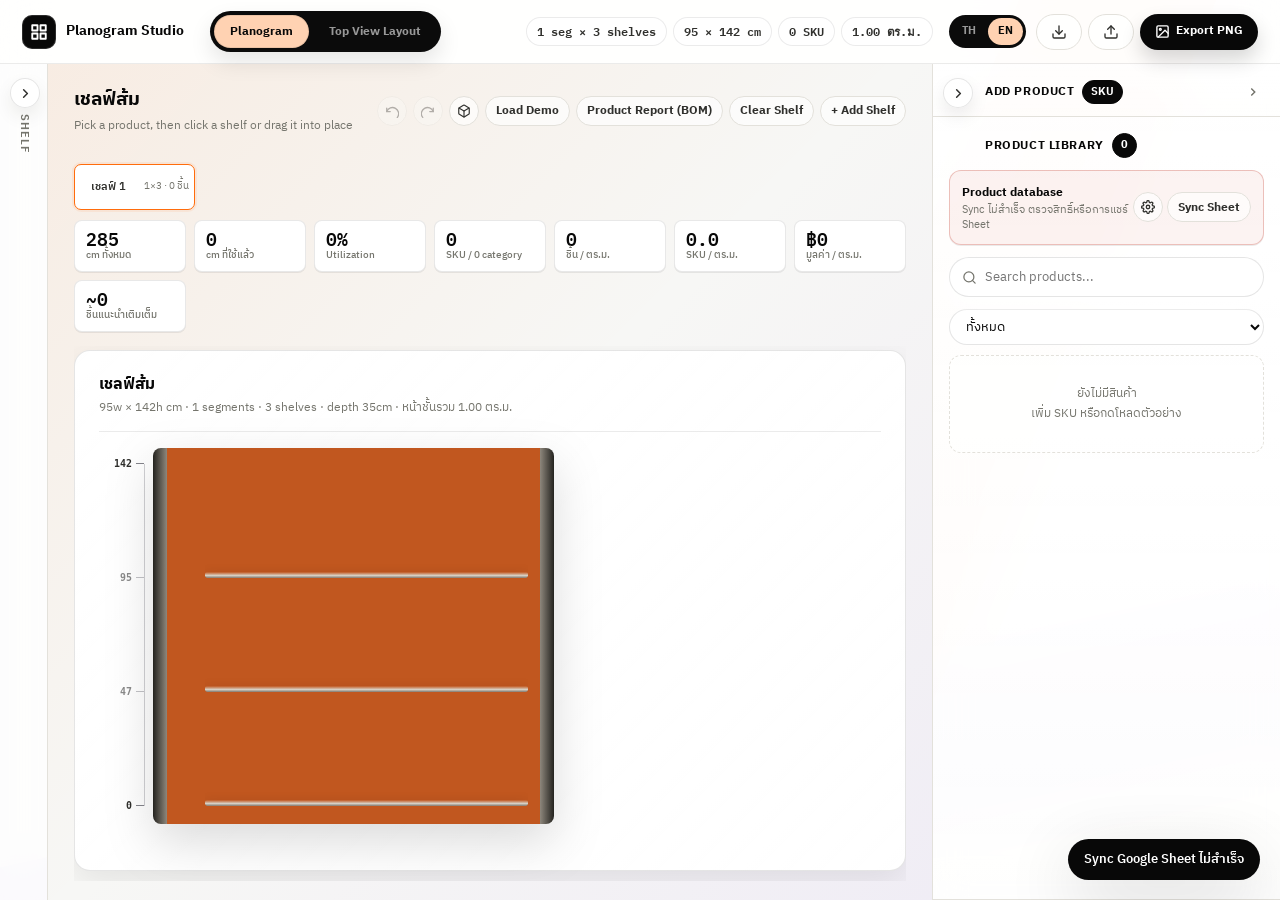
==== commit d355a01a: "feat: multi-board switcher, th/en toggle, new wood-orange template, misc fixes - Add board-tile swit" ====
--- a/index.html
+++ b/index.html
@@ -8,7 +8,7 @@
   <link rel="preconnect" href="https://fonts.googleapis.com">
   <link rel="preconnect" href="https://fonts.gstatic.com" crossorigin>
   <link href="https://fonts.googleapis.com/css2?family=IBM+Plex+Sans+Thai:wght@400;500;600;700&family=IBM+Plex+Mono:wght@500;600&display=swap" rel="stylesheet">
-  <link rel="stylesheet" href="src/styles.css?v=export-contrast">
+  <link rel="stylesheet" href="src/styles.css?v=summary-compact">
 </head>
 <body class="left-panel-collapsed">
   <div class="app-shell">
@@ -28,11 +28,14 @@
       <nav class="topbar-nav" id="topbarNav">
         <button class="nav-tab" data-tab="planogram" aria-selected="true">Planogram</button>
         <button class="nav-tab" data-tab="topview">Top View Layout</button>
-        <button class="nav-tab" data-tab="library">Product Library</button>
       </nav>
 
       <div class="topbar-actions">
         <div class="status-chips" id="statusStrip"></div>
+        <div class="lang-toggle" role="group" aria-label="Language">
+          <button class="lang-btn" data-lang="th" type="button">TH</button>
+          <button class="lang-btn" data-lang="en" type="button">EN</button>
+        </div>
         <button class="btn btn-ghost" id="btnImportJSON" title="Import JSON">
           <svg width="16" height="16" viewBox="0 0 24 24" fill="none" stroke="currentColor" stroke-width="2" stroke-linecap="round" stroke-linejoin="round"><path d="M21 15v4a2 2 0 01-2 2H5a2 2 0 01-2-2v-4"/><polyline points="7 10 12 15 17 10"/><line x1="12" y1="15" x2="12" y2="3"/></svg>
         </button>
@@ -60,7 +63,7 @@
           <!-- Planogram Settings -->
           <section class="side-section" id="sectionSettings">
             <div class="section-header" data-collapse="settings">
-              <h2>Shelf Specification</h2>
+              <h2 data-i18n="shelf_spec_heading">Shelf Specification</h2>
               <span class="badge">cm</span>
               <button class="collapse-btn" aria-label="Toggle section">
                 <svg width="14" height="14" viewBox="0 0 24 24" fill="none" stroke="currentColor" stroke-width="2.5"><polyline points="6 9 12 15 18 9"/></svg>
@@ -69,94 +72,91 @@
             <div class="section-body" id="bodySettings">
               <div class="form-grid">
                 <div class="span-2">
-                  <label for="planogramName">Planogram Name</label>
+                  <label for="planogramName" data-i18n="planogram_name_label">Planogram Name</label>
                   <input id="planogramName" type="text" value="เชลฟ์ส้ม">
                 </div>
                 <div>
-                  <label for="numSegments">Segments</label>
+                  <label for="numSegments" data-i18n="segments_label">Segments</label>
                   <input id="numSegments" type="number" value="1" min="1" max="8">
                 </div>
                 <div>
-                  <label for="shelvesPerSegment">Shelves / Segment</label>
+                  <label for="shelvesPerSegment" data-i18n="shelves_per_segment_label">Shelves / Segment</label>
                   <input id="shelvesPerSegment" type="number" value="3" min="1" max="12">
                 </div>
                 <div>
-                  <label for="overallWidth">Overall Width</label>
+                  <label for="overallWidth" data-i18n="overall_width_label">Overall Width</label>
                   <input id="overallWidth" type="number" value="95" min="60" max="1200">
                 </div>
                 <div>
-                  <label for="overallHeight">Overall Height</label>
+                  <label for="overallHeight" data-i18n="overall_height_label">Overall Height</label>
                   <input id="overallHeight" type="number" value="142" min="80" max="400">
                 </div>
                 <div>
-                  <label for="shelfDepth">Shelf Depth</label>
+                  <label for="shelfDepth" data-i18n="shelf_depth_label">Shelf Depth</label>
                   <input id="shelfDepth" type="number" value="35" min="10" max="120">
                 </div>
                 <div>
-                  <label for="gapSize">Gap Between Shelves</label>
+                  <label for="gapSize" data-i18n="gap_between_shelves_label">Gap Between Shelves</label>
                   <input id="gapSize" type="number" value="28" min="8" max="80">
                 </div>
                 <div>
-                  <label for="shelfThickness">Shelf Thickness</label>
+                  <label for="shelfThickness" data-i18n="shelf_thickness_label">Shelf Thickness</label>
                   <input id="shelfThickness" type="number" value="3" min="1" max="12">
                 </div>
                 <div>
-                  <label for="backColor">Back Panel</label>
+                  <label for="backColor" data-i18n="back_panel_label">Back Panel</label>
                   <input id="backColor" type="color" value="#c1571f">
                 </div>
                 <div>
-                  <label for="shelfColor">Shelf Color</label>
+                  <label for="shelfColor" data-i18n="shelf_color_label">Shelf Color</label>
                   <input id="shelfColor" type="color" value="#c1571f">
                 </div>
               </div>
               <div class="segment-custom-toggle" style="margin-top: 10px; margin-bottom: 10px;">
                 <button class="btn btn-mini btn-ghost" id="btnToggleCustomSeg" type="button" style="font-size: 0.72rem; padding: 6px 10px; width: 100%; display: flex; align-items: center; justify-content: center; gap: 4px; border: 1px dashed var(--line); border-radius: 8px; font-weight: 600;">
                   <svg width="12" height="12" viewBox="0 0 24 24" fill="none" stroke="currentColor" stroke-width="2" stroke-linecap="round" stroke-linejoin="round" style="margin-right: 2px;"><circle cx="12" cy="12" r="3"/><path d="M19.4 15a1.65 1.65 0 00.33 1.82l.06.06a2 2 0 11-2.83 2.83l-.06-.06a1.65 1.65 0 00-1.82-.33 1.65 1.65 0 00-1 1.51V21a2 2 0 01-4 0v-.09A1.65 1.65 0 009 19.4a1.65 1.65 0 00-1.82.33l-.06.06a2 2 0 11-2.83-2.83l.06-.06a1.65 1.65 0 00.33-1.82 1.65 1.65 0 00-1.51-1H3a2 2 0 010-4h.09A1.65 1.65 0 004.6 9a1.65 1.65 0 00-.33-1.82l-.06-.06a2 2 0 112.83-2.83l.06.06a1.65 1.65 0 001.82.33H9a1.65 1.65 0 001-1.51V3a2 2 0 014 0v.09a1.65 1.65 0 001 1.51 1.65 1.65 0 001.82-.33l.06-.06a2 2 0 112.83 2.83l-.06.06a1.65 1.65 0 00-.33 1.82V9a1.65 1.65 0 001.51 1H21a2 2 0 010 4h-.09a1.65 1.65 0 00-1.51 1z"/></svg>
-                  ปรับความกว้างราย Segment (Bay)
+                  <span data-i18n="seg_width_toggle">ปรับความกว้างราย Segment (Bay)</span>
                 </button>
               </div>
               <div id="customSegmentPanel" style="display: none; background: var(--surface-2); border: 1px solid var(--line); border-radius: 10px; padding: 12px; margin-top: 10px; margin-bottom: 12px;">
-                <div style="font-size: 0.72rem; color: var(--muted); font-weight: 700; text-transform: uppercase; letter-spacing: 0.5px; margin-bottom: 8px;">กำหนดความกว้างรายตู้ (cm)</div>
+                <div data-i18n="seg_width_heading" style="font-size: 0.72rem; color: var(--muted); font-weight: 700; text-transform: uppercase; letter-spacing: 0.5px; margin-bottom: 8px;">กำหนดความกว้างรายตู้ (cm)</div>
                 <div id="segmentWidthInputs" style="display: flex; flex-direction: column; gap: 8px;">
                   <!-- Dynamically rendered inputs -->
                 </div>
               </div>
               <div class="toggle-row">
-                <label><input id="hasBackPanel" type="checkbox" checked> Back panel</label>
-                <label><input id="hasSidePanel" type="checkbox" checked> Side panels</label>
-                <label><input id="hasSegmentDivider" type="checkbox" checked> Segment dividers</label>
-              </div>
-              <button class="btn btn-build" id="btnBuildShelf">
-                <svg width="15" height="15" viewBox="0 0 24 24" fill="none" stroke="currentColor" stroke-width="2.5" stroke-linecap="round" stroke-linejoin="round"><polyline points="20 6 9 17 4 12"/></svg>
-                สร้าง / อัปเดต Shelf
-              </button>
-
+                <label><input id="hasBackPanel" type="checkbox" checked> <span data-i18n="has_back_panel_label">Back panel</span></label>
+                <label><input id="hasSidePanel" type="checkbox" checked> <span data-i18n="has_side_panel_label">Side panels</span></label>
+                <label><input id="hasSegmentDivider" type="checkbox" checked> <span data-i18n="has_segment_divider_label">Segment dividers</span></label>
+              </div>
               <div class="template-block">
-                <div class="template-block-label">เทมเพลตเชลฟ์</div>
+                <div class="template-block-label" data-i18n="template_label">เทมเพลตเชลฟ์</div>
                 <div class="template-row">
-                  <select id="templateSelect" class="template-select" aria-label="เลือกเทมเพลตเชลฟ์">
+                  <select id="templateSelect" class="template-select" data-i18n-aria-label="template_select_aria" aria-label="เลือกเทมเพลตเชลฟ์">
                     <option value="">เลือกเทมเพลต…</option>
                   </select>
-                  <button class="btn btn-mini" id="btnApplyTemplate" type="button">ใช้</button>
-                </div>
+                  <button class="btn btn-mini" id="btnApplyTemplate" type="button" data-i18n="apply">ใช้</button>
+                </div>
+                <img id="templateThumb" class="template-thumb" data-i18n-alt="template_thumb_alt" alt="ตัวอย่างเชลฟ์" hidden>
+
                 <div class="template-row">
-                  <button class="btn btn-mini btn-ghost" id="btnSaveTemplate" type="button">บันทึกขนาดปัจจุบันเป็นเทมเพลต</button>
-                  <button class="btn btn-mini btn-danger" id="btnDeleteTemplate" type="button" disabled aria-label="ลบเทมเพลต">ลบ</button>
-                </div>
-                <button class="btn btn-mini btn-ghost" id="btnExportTemplate" type="button" disabled>Export เชลฟ์เปล่า PNG</button>
+                  <button class="btn btn-mini btn-ghost" id="btnSaveTemplate" type="button" data-i18n="template_save">บันทึกขนาดปัจจุบันเป็นเทมเพลต</button>
+                  <button class="btn btn-mini btn-danger" id="btnDeleteTemplate" type="button" disabled data-i18n-aria-label="template_delete_aria" aria-label="ลบเทมเพลต" data-i18n="delete">ลบ</button>
+                </div>
+                <button class="btn btn-mini btn-ghost" id="btnExportTemplate" type="button" disabled data-i18n="template_export_empty">Export เชลฟ์เปล่า PNG</button>
               </div>
 
               <div class="template-block">
-                <div class="template-block-label">สาขา (Branch)</div>
+                <div class="template-block-label" data-i18n="branch_label">สาขา (Branch)</div>
                 <div class="template-row">
-                  <select id="branchSelect" class="template-select" aria-label="เลือกสาขา">
+                  <select id="branchSelect" class="template-select" data-i18n-aria-label="branch_select_aria" aria-label="เลือกสาขา">
                     <option value="">เลือกสาขา…</option>
                   </select>
-                  <button class="btn btn-mini" id="btnSwitchBranch" type="button">เปิด</button>
+                  <button class="btn btn-mini" id="btnSwitchBranch" type="button" data-i18n="open">เปิด</button>
                 </div>
                 <div class="template-row">
-                  <button class="btn btn-mini btn-ghost" id="btnSaveBranch" type="button">บันทึกบอร์ดปัจจุบันเป็นสาขา</button>
-                  <button class="btn btn-mini btn-danger" id="btnDeleteBranch" type="button" disabled aria-label="ลบสาขา">ลบ</button>
+                  <button class="btn btn-mini btn-ghost" id="btnSaveBranch" type="button" data-i18n="branch_save">บันทึกบอร์ดปัจจุบันเป็นสาขา</button>
+                  <button class="btn btn-mini btn-danger" id="btnDeleteBranch" type="button" disabled data-i18n-aria-label="branch_delete_aria" aria-label="ลบสาขา" data-i18n="delete">ลบ</button>
                 </div>
                 <div id="branchViewPanel"></div>
               </div>
@@ -189,17 +189,17 @@
               </div>
               <button class="btn btn-build" id="btnUpdateRoom" style="margin-top: 12px; width: 100%;">
                 <svg width="15" height="15" viewBox="0 0 24 24" fill="none" stroke="currentColor" stroke-width="2.5" stroke-linecap="round" stroke-linejoin="round"><polyline points="20 6 9 17 4 12"/></svg>
-                สร้าง / อัปเดตห้อง
+                <span data-i18n="room_update">สร้าง / อัปเดตห้อง</span>
               </button>
               <div style="margin-top: 20px; border-top: 1px solid var(--line); padding-top: 16px;">
                 <label for="roomTemplateSelect" style="font-weight: 600; margin-bottom: 8px; display: block; font-size: 0.85rem; color: var(--text);">Room Layout Templates</label>
                 <div style="display: flex; gap: 6px;">
                   <select id="roomTemplateSelect" style="flex: 1; padding: 6px 12px; border-radius: 6px; border: 1px solid var(--line); background: var(--surface-1); color: var(--text); font-size: 0.8rem; height: 32px;">
-                    <option value="showroom">Showroom (ชั้นวางสินค้าเรียงต่อกัน)</option>
-                    <option value="bedroom">Bedroom (เตียง + โต๊ะทำงาน + เก้าอี้ + ชั้นวาง)</option>
-                    <option value="office">Office Workspace (โต๊ะทำงานคู่ + ชั้นวางของริมผนัง)</option>
+                    <option value="showroom" data-i18n="room_tpl_showroom">Showroom (ชั้นวางสินค้าเรียงต่อกัน)</option>
+                    <option value="bedroom" data-i18n="room_tpl_bedroom">Bedroom (เตียง + โต๊ะทำงาน + เก้าอี้ + ชั้นวาง)</option>
+                    <option value="office" data-i18n="room_tpl_office">Office Workspace (โต๊ะทำงานคู่ + ชั้นวางของริมผนัง)</option>
                   </select>
-                  <button class="btn btn-mini" id="btnApplyRoomTemplate" type="button" style="padding: 0 12px; font-size: 0.8rem; height: 32px; border-radius: 6px;">ใช้</button>
+                  <button class="btn btn-mini" id="btnApplyRoomTemplate" type="button" style="padding: 0 12px; font-size: 0.8rem; height: 32px; border-radius: 6px;" data-i18n="apply">ใช้</button>
                 </div>
               </div>
             </div>
@@ -215,7 +215,7 @@
               </button>
             </div>
             <div class="section-body" id="bodyTopviewInspector">
-              <p id="tvInspectorEmpty" style="font-size: 0.78rem; color: var(--muted); margin: 4px 0;">คลิกเลือกสิ่งของในแปลน เพื่อแก้ไขตำแหน่งและหมุน</p>
+              <p id="tvInspectorEmpty" data-i18n="tv_inspector_empty" style="font-size: 0.78rem; color: var(--muted); margin: 4px 0;">คลิกเลือกสิ่งของในแปลน เพื่อแก้ไขตำแหน่งและหมุน</p>
               <div id="tvInspectorFields" style="display: none;">
                 <div id="tvItemName" style="font-size: 0.85rem; font-weight: 700; color: var(--ink); margin-bottom: 10px;"></div>
                 <div class="form-grid">
@@ -228,7 +228,7 @@
                     <input id="tvItemY" type="number" min="0" step="1">
                   </div>
                   <div>
-                    <label for="tvItemRot">หมุน (°)</label>
+                    <label for="tvItemRot" data-i18n="tv_rotate_label">หมุน (°)</label>
                     <select id="tvItemRot">
                       <option value="0">0°</option>
                       <option value="45">45°</option>
@@ -241,16 +241,16 @@
                     </select>
                   </div>
                   <div>
-                    <label for="tvItemSize">ขนาด W×D</label>
+                    <label for="tvItemSize" data-i18n="tv_size_label">ขนาด W×D</label>
                     <input id="tvItemSize" type="text" readonly tabindex="-1">
                   </div>
                 </div>
                 <div style="display: flex; gap: 6px; margin-top: 12px;">
-                  <button class="btn btn-mini" id="btnTvDuplicate" type="button" style="flex: 1;">ทำซ้ำ ⌘D</button>
-                  <button class="btn btn-mini btn-ghost" id="btnTvRotate" type="button" style="flex: 1;">หมุน 45°</button>
-                  <button class="btn btn-mini btn-danger" id="btnTvDelete" type="button" style="flex: 1;">ลบ ⌫</button>
-                </div>
-                <p style="font-size: 0.7rem; color: var(--muted); margin-top: 10px; line-height: 1.6;">ลูกศร = ขยับตาม grid · Shift+ลูกศร = ขยับ 1 cm · ลากปุ่ม ↺ = หมุน 8 ทิศ · ⌘Z = Undo</p>
+                  <button class="btn btn-mini" id="btnTvDuplicate" type="button" style="flex: 1;" data-i18n="tv_duplicate">ทำซ้ำ ⌘D</button>
+                  <button class="btn btn-mini btn-ghost" id="btnTvRotate" type="button" style="flex: 1;" data-i18n="tv_rotate45">หมุน 45°</button>
+                  <button class="btn btn-mini btn-danger" id="btnTvDelete" type="button" style="flex: 1;" data-i18n="tv_delete">ลบ ⌫</button>
+                </div>
+                <p style="font-size: 0.7rem; color: var(--muted); margin-top: 10px; line-height: 1.6;" data-i18n="tv_hint">ลูกศร = ขยับตาม grid · Shift+ลูกศร = ขยับ 1 cm · ลากปุ่ม ↺ = หมุน 8 ทิศ · ⌘Z = Undo</p>
               </div>
             </div>
           </section>
@@ -262,7 +262,7 @@
         <div class="stage-toolbar">
           <div class="stage-title">
             <h2 id="canvasTitle">Multiple Segment Planogram</h2>
-            <p id="modeText">เลือกสินค้า แล้วคลิก shelf หรือ drag ไปวางได้เลย</p>
+            <p id="modeText" data-i18n="mode_text_default">เลือกสินค้า แล้วคลิก shelf หรือ drag ไปวางได้เลย</p>
           </div>
           <div class="stage-actions">
             <button class="btn btn-ghost btn-sm icon-btn" id="btnUndo" title="Undo (⌘Z)" disabled>
@@ -271,20 +271,24 @@
             <button class="btn btn-ghost btn-sm icon-btn" id="btnRedo" title="Redo (⌘⇧Z)" disabled>
               <svg width="14" height="14" viewBox="0 0 24 24" fill="none" stroke="currentColor" stroke-width="2.2" stroke-linecap="round" stroke-linejoin="round"><path d="M21 7v6h-6"/><path d="M21 13C18.5 7 12 4 6 7.5S-1 18.5 3 23"/></svg>
             </button>
-            <button class="btn btn-ghost btn-sm icon-btn" id="btnToggle3D" title="สลับมุมมอง 3D">
+            <button class="btn btn-ghost btn-sm icon-btn" id="btnToggle3D" data-i18n-title="toggle_3d_title" title="สลับมุมมอง 3D">
               <svg width="14" height="14" viewBox="0 0 24 24" fill="none" stroke="currentColor" stroke-width="2" stroke-linecap="round" stroke-linejoin="round"><path d="M21 16V8a2 2 0 0 0-1-1.73l-7-4a2 2 0 0 0-2 0l-7 4A2 2 0 0 0 3 8v8a2 2 0 0 0 1 1.73l7 4a2 2 0 0 0 2 0l7-4A2 2 0 0 0 21 16z"/><polyline points="3.27 6.96 12 12.01 20.73 6.96"/><line x1="12" y1="22.08" x2="12" y2="12"/></svg>
             </button>
-            <button class="btn btn-ghost btn-sm" id="btnLoadDemo">โหลดตัวอย่าง</button>
-            <button class="btn btn-ghost btn-sm" id="btnShowReport">รายงานสินค้า (BOM)</button>
-            <button class="btn btn-ghost btn-sm" id="btnClearAll">ล้างชั้นวาง</button>
-          </div>
-        </div>
+            <button class="btn btn-ghost btn-sm" id="btnLoadDemo" data-i18n="load_demo">โหลดตัวอย่าง</button>
+            <button class="btn btn-ghost btn-sm" id="btnShowReport" data-i18n="show_report">รายงานสินค้า (BOM)</button>
+            <button class="btn btn-ghost btn-sm" id="btnClearAll" data-i18n="clear_all">ล้างชั้นวาง</button>
+            <button class="btn btn-ghost btn-sm" id="btnAddBoard" type="button" data-i18n="add_shelf_column">+ เพิ่มเชลฟ์ (ฝั่ง)</button>
+          </div>
+        </div>
+
+        <!-- Board switcher (multiple shelves sharing the same panels) -->
+        <div class="board-tiles" id="boardTiles"></div>
 
         <!-- Summary cards -->
         <div class="summary" id="summaryGrid"></div>
 
         <!-- The planogram canvas -->
-        <div class="canvas-scroll">
+        <div class="canvas-scroll" id="canvasScroll">
           <div class="planogram-board" id="exportArea">
             <div class="board-head">
               <div>
@@ -295,7 +299,7 @@
             <div class="gondola-wrap" id="gondolaWrap">
               <div class="empty-state">
                 <svg width="48" height="48" viewBox="0 0 24 24" fill="none" stroke="currentColor" stroke-width="1" stroke-linecap="round" stroke-linejoin="round"><rect x="3" y="3" width="7" height="7"/><rect x="14" y="3" width="7" height="7"/><rect x="3" y="14" width="7" height="7"/><rect x="14" y="14" width="7" height="7"/></svg>
-                <p>กด <strong>"สร้าง / อัปเดต Shelf"</strong> เพื่อเริ่มวาง Planogram</p>
+                <p data-i18n-html="empty_state_planogram_html">กด <strong>"สร้าง / อัปเดต Shelf"</strong> เพื่อเริ่มวาง Planogram</p>
               </div>
             </div>
             <div class="legend" id="legendBox"></div>
@@ -308,10 +312,10 @@
                 <h3 style="font-size: 1.1rem; font-weight: 700; color: var(--text);">Top View Room Layout</h3>
                 <p id="topviewMeta" style="font-size: 0.75rem; color: var(--muted); margin-top: 2px;">600w × 400d cm</p>
               </div>
-              <span style="font-size: 0.68rem; color: var(--muted); margin-right: 10px;">Space+ลาก = เลื่อนผัง · ⌘+Scroll = ซูม · M = วัดระยะ</span>
+              <span data-i18n="topview_hint" style="font-size: 0.68rem; color: var(--muted); margin-right: 10px;">Space+ลาก = เลื่อนผัง · ⌘+Scroll = ซูม · M = วัดระยะ</span>
               <div class="zoom-controls" style="display: flex; gap: 4px; align-items: center; background: var(--surface-2); padding: 4px 8px; border-radius: 20px; border: 1px solid var(--line);">
-                <button class="btn btn-mini btn-ghost" id="btnExportTopview" title="Export Top View PNG" type="button" style="padding: 2px 8px; font-size: 10px; border-radius: 12px;">Export รูป</button>
-                <button class="btn btn-mini btn-ghost" id="btnMeasure" title="วัดระยะ (M)" type="button" style="padding: 2px 8px; font-size: 10px; border-radius: 12px;">📏 วัด</button>
+                <button class="btn btn-mini btn-ghost" id="btnExportTopview" title="Export Top View PNG" type="button" style="padding: 2px 8px; font-size: 10px; border-radius: 12px;" data-i18n="export_image">Export รูป</button>
+                <button class="btn btn-mini btn-ghost" id="btnMeasure" data-i18n-title="measure_title" title="วัดระยะ (M)" type="button" style="padding: 2px 8px; font-size: 10px; border-radius: 12px;" data-i18n="measure_btn">📏 วัด</button>
                 <button class="btn btn-mini" id="btnZoomOut" title="Zoom Out" type="button" style="padding: 2px 8px; font-weight: bold; border-radius: 12px; min-width: 24px;">−</button>
                 <span id="zoomPercent" style="font-size: 0.75rem; min-width: 42px; text-align: center; font-weight: 600; color: var(--text);">100%</span>
                 <button class="btn btn-mini" id="btnZoomIn" title="Zoom In" type="button" style="padding: 2px 8px; font-weight: bold; border-radius: 12px; min-width: 24px;">+</button>
@@ -321,13 +325,14 @@
             <div class="topview-wrap" id="topviewWrap" style="position: relative; overflow: auto; min-height: 400px; max-height: 70vh; display: flex; align-items: center; justify-content: center; background: var(--surface-2); border-radius: 8px; border: 1px dashed var(--line); padding: 20px;">
               <div class="empty-state" style="display: flex; flex-direction: column; align-items: center; gap: 8px; color: var(--muted);">
                 <svg width="48" height="48" viewBox="0 0 24 24" fill="none" stroke="currentColor" stroke-width="1" stroke-linecap="round" stroke-linejoin="round"><rect x="3" y="3" width="7" height="7"/><rect x="14" y="3" width="7" height="7"/><rect x="3" y="14" width="7" height="7"/><rect x="14" y="14" width="7" height="7"/></svg>
-                <p>กด <strong>"สร้าง / อัปเดตห้อง"</strong> เพื่อเริ่มจัดวาง Layout ด้านบน</p>
+                <p data-i18n-html="empty_state_topview_html">กด <strong>"สร้าง / อัปเดตห้อง"</strong> เพื่อเริ่มจัดวาง Layout ด้านบน</p>
               </div>
             </div>
           </div>
           <!-- SketchUp-style 3D view (Three.js renders here) -->
           <div class="stage-3d" id="stage3d" style="display:none">
-            <div class="stage-3d-hint">ลากเพื่อหมุน · scroll ซูม · คลิกขวาลากเพื่อเลื่อน</div>
+            <div class="stage-3d-hint" data-i18n="stage3d_hint">ลากเพื่อหมุน · scroll ซูม · คลิกขวาลากเพื่อเลื่อน</div>
+            <button class="btn btn-mini btn-ghost" id="btnReset3D" type="button" style="position:absolute; top:12px; right:12px; z-index:2;" data-i18n="reset_view">รีเซ็ตมุมมอง</button>
           </div>
         </div>
       </section>
@@ -354,7 +359,7 @@
                 <input id="imgInput" type="file" accept="image/png,image/jpeg,image/webp">
                 <div class="upload-content" id="uploadHint">
                   <svg width="28" height="28" viewBox="0 0 24 24" fill="none" stroke="currentColor" stroke-width="1.5" stroke-linecap="round" stroke-linejoin="round"><rect x="3" y="3" width="18" height="18" rx="2"/><circle cx="8.5" cy="8.5" r="1.5"/><path d="M21 15l-5-5L5 21"/></svg>
-                  <span>อัปโหลดรูปสินค้า<br><small>PNG, JPG, WEBP</small></span>
+                  <span><span data-i18n="upload_hint_product">อัปโหลดรูปสินค้า</span><br><small>PNG, JPG, WEBP</small></span>
                 </div>
                 <div class="preview-wrap" id="uploadPreview" style="display:none">
                   <img id="previewImg" src="" alt="Product preview">
@@ -363,7 +368,7 @@
               </div>
               <div class="form-grid">
                 <div class="span-2">
-                  <label for="pName">ชื่อสินค้า / SKU</label>
+                  <label for="pName" data-i18n="product_name_label">ชื่อสินค้า / SKU</label>
                   <input id="pName" type="text" placeholder="เช่น BOSS Bottled 100ml">
                 </div>
                 <div>
@@ -405,7 +410,7 @@
               </div>
               <button class="btn btn-build" id="btnAddProduct">
                 <svg width="15" height="15" viewBox="0 0 24 24" fill="none" stroke="currentColor" stroke-width="2.5" stroke-linecap="round" stroke-linejoin="round"><line x1="12" y1="5" x2="12" y2="19"/><line x1="5" y1="12" x2="19" y2="12"/></svg>
-                เพิ่มสินค้า
+                <span data-i18n="add_product_btn">เพิ่มสินค้า</span>
               </button>
             </div>
           </section>
@@ -421,10 +426,10 @@
                 <div class="sheet-sync-header" style="display: flex; justify-content: space-between; align-items: center; width: 100%;">
                   <div>
                     <strong>Product database</strong>
-                    <span id="sheetSyncStatus">Google Sheet พร้อม sync</span>
+                    <span id="sheetSyncStatus" data-i18n="sheet_sync_status">Google Sheet พร้อม sync</span>
                   </div>
                   <div class="sheet-sync-actions" style="display: flex; gap: 4px; align-items: center;">
-                    <button class="btn btn-ghost btn-sm icon-btn" id="btnToggleSyncSettings" type="button" title="ตั้งค่า Google Sheet" style="padding: 4px; display: flex; align-items: center;">
+                    <button class="btn btn-ghost btn-sm icon-btn" id="btnToggleSyncSettings" type="button" data-i18n-title="sheet_settings_title" title="ตั้งค่า Google Sheet" style="padding: 4px; display: flex; align-items: center;">
                       <svg width="14" height="14" viewBox="0 0 24 24" fill="none" stroke="currentColor" stroke-width="2.2" stroke-linecap="round" stroke-linejoin="round"><circle cx="12" cy="12" r="3"/><path d="M19.4 15a1.65 1.65 0 00.33 1.82l.06.06a2 2 0 11-2.83 2.83l-.06-.06a1.65 1.65 0 00-1.82-.33 1.65 1.65 0 00-1 1.51V21a2 2 0 01-4 0v-.09A1.65 1.65 0 009 19.4a1.65 1.65 0 00-1.82.33l-.06.06a2 2 0 11-2.83-2.83l.06-.06a1.65 1.65 0 00.33-1.82 1.65 1.65 0 00-1.51-1H3a2 2 0 010-4h.09A1.65 1.65 0 004.6 9a1.65 1.65 0 00-.33-1.82l-.06-.06a2 2 0 112.83-2.83l.06.06a1.65 1.65 0 001.82.33H9a1.65 1.65 0 001-1.51V3a2 2 0 014 0v.09a1.65 1.65 0 001 1.51 1.65 1.65 0 001.82-.33l.06-.06a2 2 0 112.83 2.83l-.06.06a1.65 1.65 0 00-.33 1.82V9a1.65 1.65 0 001.51 1H21a2 2 0 010 4h-.09a1.65 1.65 0 00-1.51 1z"/></svg>
                     </button>
                     <button class="btn btn-ghost btn-sm" id="btnSyncSheet">Sync Sheet</button>
@@ -446,7 +451,7 @@
               </div>
               <div class="library-search">
                 <svg width="15" height="15" viewBox="0 0 24 24" fill="none" stroke="currentColor" stroke-width="2" stroke-linecap="round" stroke-linejoin="round"><circle cx="11" cy="11" r="8"/><line x1="21" y1="21" x2="16.65" y2="16.65"/></svg>
-                <input id="productSearch" type="text" placeholder="ค้นหาสินค้า...">
+                <input id="productSearch" type="text" data-i18n-placeholder="search_products_placeholder" placeholder="ค้นหาสินค้า...">
               </div>
               <select class="category-filter" id="categoryFilter">
                 <option value="">ทั้งหมด</option>
@@ -465,7 +470,7 @@
   <div class="modal-overlay" id="editModal">
     <div class="modal">
       <div class="modal-header">
-        <h3>แก้ไขสินค้า</h3>
+        <h3 data-i18n="edit_product_title">แก้ไขสินค้า</h3>
         <button class="modal-close" id="btnCloseModal">×</button>
       </div>
       <div class="modal-body">
@@ -473,7 +478,7 @@
           <input id="editImgInput" type="file" accept="image/png,image/jpeg,image/webp">
           <div class="upload-content" id="editUploadHint">
             <svg width="28" height="28" viewBox="0 0 24 24" fill="none" stroke="currentColor" stroke-width="1.5" stroke-linecap="round" stroke-linejoin="round"><rect x="3" y="3" width="18" height="18" rx="2"/><circle cx="8.5" cy="8.5" r="1.5"/><path d="M21 15l-5-5L5 21"/></svg>
-            <span>เปลี่ยนรูปสินค้า<br><small>PNG, JPG, WEBP</small></span>
+            <span><span data-i18n="change_product_image">เปลี่ยนรูปสินค้า</span><br><small>PNG, JPG, WEBP</small></span>
           </div>
           <div class="preview-wrap" id="editUploadPreview" style="display:none">
             <img id="editPreviewImg" src="" alt="Product preview">
@@ -482,7 +487,7 @@
         </div>
         <div class="form-grid">
           <div class="span-2">
-            <label for="editName">ชื่อสินค้า / SKU</label>
+            <label for="editName" data-i18n="product_name_label">ชื่อสินค้า / SKU</label>
             <input id="editName" type="text">
           </div>
           <div>
@@ -524,10 +529,10 @@
         </div>
       </div>
       <div class="modal-footer">
-        <button class="btn btn-ghost" id="btnCancelEdit">ยกเลิก</button>
+        <button class="btn btn-ghost" id="btnCancelEdit" data-i18n="cancel">ยกเลิก</button>
         <button class="btn btn-build" id="btnSaveEdit" style="width:auto; margin:0; padding:0 20px;">
           <svg width="15" height="15" viewBox="0 0 24 24" fill="none" stroke="currentColor" stroke-width="2.5" stroke-linecap="round" stroke-linejoin="round"><polyline points="20 6 9 17 4 12"/></svg>
-          บันทึก
+          <span data-i18n="save">บันทึก</span>
         </button>
       </div>
     </div>
@@ -537,28 +542,28 @@
   <div class="modal-overlay" id="reportModal">
     <div class="modal modal-large">
       <div class="modal-header">
-        <h3>รายงานสรุปการจัดเรียงสินค้า (BOM & Placements)</h3>
+        <h3 data-i18n="report_title">รายงานสรุปการจัดเรียงสินค้า (BOM & Placements)</h3>
         <button class="modal-close" id="btnCloseReportModal">×</button>
       </div>
       <div class="modal-body">
         <div class="report-stats" style="display: grid; grid-template-columns: repeat(3, 1fr); gap: 16px; margin-bottom: 20px;">
           <div class="stat-card" style="background: var(--surface-2); padding: 14px; border-radius: 10px; border: 1px solid var(--line); text-align: center;">
-            <div style="font-size: 0.72rem; color: var(--muted); font-weight: 700; text-transform: uppercase; letter-spacing: 0.5px;">จำนวน SKU ที่วาง</div>
+            <div data-i18n="report_skus_placed" style="font-size: 0.72rem; color: var(--muted); font-weight: 700; text-transform: uppercase; letter-spacing: 0.5px;">จำนวน SKU ที่วาง</div>
             <div id="reportTotalSKUs" style="font-size: 1.8rem; font-weight: 800; color: var(--ink); margin-top: 4px;">0</div>
           </div>
           <div class="stat-card" style="background: var(--surface-2); padding: 14px; border-radius: 10px; border: 1px solid var(--line); text-align: center;">
-            <div style="font-size: 0.72rem; color: var(--muted); font-weight: 700; text-transform: uppercase; letter-spacing: 0.5px;">จำนวนชิ้นรวม (Facing × Stack)</div>
+            <div data-i18n="report_total_qty" style="font-size: 0.72rem; color: var(--muted); font-weight: 700; text-transform: uppercase; letter-spacing: 0.5px;">จำนวนชิ้นรวม (Facing × Stack)</div>
             <div id="reportTotalQty" style="font-size: 1.8rem; font-weight: 800; color: var(--ink); margin-top: 4px;">0</div>
           </div>
           <div class="stat-card" style="background: var(--surface-2); padding: 14px; border-radius: 10px; border: 1px solid var(--line); text-align: center;">
-            <div style="font-size: 0.72rem; color: var(--muted); font-weight: 700; text-transform: uppercase; letter-spacing: 0.5px;">พื้นที่ใช้งานสะสมบนเชลฟ์</div>
+            <div data-i18n="report_space_used" style="font-size: 0.72rem; color: var(--muted); font-weight: 700; text-transform: uppercase; letter-spacing: 0.5px;">พื้นที่ใช้งานสะสมบนเชลฟ์</div>
             <div id="reportSpaceUtil" style="font-size: 1.8rem; font-weight: 800; color: var(--ink); margin-top: 4px;">0 cm</div>
           </div>
         </div>
 
         <div class="report-tab-nav" style="display: flex; gap: 8px; margin-bottom: 16px; border-bottom: 1px solid var(--line); padding-bottom: 8px;">
-          <button class="report-tab-btn active" id="btnTabBOM" type="button">สรุปยอดสินค้า (BOM Summary)</button>
-          <button class="report-tab-btn" id="btnTabPlacements" type="button">รายละเอียดจุดจัดวาง (Placement Details)</button>
+          <button class="report-tab-btn active" id="btnTabBOM" type="button" data-i18n="report_tab_bom">สรุปยอดสินค้า (BOM Summary)</button>
+          <button class="report-tab-btn" id="btnTabPlacements" type="button" data-i18n="report_tab_placements">รายละเอียดจุดจัดวาง (Placement Details)</button>
         </div>
         
         <div class="report-table-wrap" style="max-height: 380px; overflow-y: auto; border: 1px solid var(--line); border-radius: 10px; background: var(--surface);">
@@ -575,11 +580,11 @@
         </div>
       </div>
       <div class="modal-footer" style="display: flex; justify-content: space-between; align-items: center;">
-        <button class="btn btn-ghost" id="btnCancelReport">ปิด</button>
+        <button class="btn btn-ghost" id="btnCancelReport" data-i18n="close">ปิด</button>
         <div style="display:flex; gap:8px;">
           <button class="btn btn-ghost" id="btnExportStockExcel" style="width:auto; margin:0; padding:0 20px;">
             <svg width="14" height="14" viewBox="0 0 24 24" fill="none" stroke="currentColor" stroke-width="2.5" stroke-linecap="round" stroke-linejoin="round" style="margin-right: 6px;"><path d="M21 15v4a2 2 0 01-2 2H5a2 2 0 01-2-2v-4"/><polyline points="7 10 12 15 17 10"/><line x1="12" y1="15" x2="12" y2="3"/></svg>
-            Export ตัวโชว์-สต็อก.xlsx
+            <span data-i18n="export_stock_xlsx">Export ตัวโชว์-สต็อก.xlsx</span>
           </button>
           <button class="btn btn-primary" id="btnExportReportCSV" style="width:auto; margin:0; padding:0 20px;">
             <svg width="14" height="14" viewBox="0 0 24 24" fill="none" stroke="currentColor" stroke-width="2.5" stroke-linecap="round" stroke-linejoin="round" style="margin-right: 6px;"><path d="M21 15v4a2 2 0 01-2 2H5a2 2 0 01-2-2v-4"/><polyline points="7 10 12 15 17 10"/><line x1="12" y1="15" x2="12" y2="3"/></svg>
@@ -599,37 +604,37 @@
       <div class="inspector-sku" id="inspectorSku">Product SKU</div>
       <div class="inspector-controls">
         <span class="inspector-ctl-label">Facing</span>
-        <button class="btn-inspect-action" id="btnInspectDec" type="button" title="ลด Facing">-</button>
+        <button class="btn-inspect-action" id="btnInspectDec" type="button" data-i18n-title="facing_dec_title" title="ลด Facing">-</button>
         <span class="inspector-facing-val" id="inspectorFacingVal">1</span>
-        <button class="btn-inspect-action" id="btnInspectInc" type="button" title="เพิ่ม Facing">+</button>
+        <button class="btn-inspect-action" id="btnInspectInc" type="button" data-i18n-title="facing_inc_title" title="เพิ่ม Facing">+</button>
       </div>
       <div class="inspector-controls">
-        <span class="inspector-ctl-label">แถวลึก</span>
-        <button class="btn-inspect-action" id="btnInspectRowsDec" type="button" title="ลดจำนวนชิ้นที่วางเรียงเข้าไปในแนวลึก">-</button>
+        <span class="inspector-ctl-label" data-i18n="depth_rows_label">แถวลึก</span>
+        <button class="btn-inspect-action" id="btnInspectRowsDec" type="button" data-i18n-title="depth_rows_dec_title" title="ลดจำนวนชิ้นที่วางเรียงเข้าไปในแนวลึก">-</button>
         <span class="inspector-facing-val" id="inspectorRowsCtlVal">1</span>
-        <button class="btn-inspect-action" id="btnInspectRowsInc" type="button" title="เพิ่มจำนวนชิ้นที่วางเรียงเข้าไปในแนวลึก">+</button>
+        <button class="btn-inspect-action" id="btnInspectRowsInc" type="button" data-i18n-title="depth_rows_inc_title" title="เพิ่มจำนวนชิ้นที่วางเรียงเข้าไปในแนวลึก">+</button>
       </div>
       <div class="inspector-controls">
         <span class="inspector-ctl-label">Stack</span>
-        <button class="btn-inspect-action" id="btnInspectStackDec" type="button" title="ลดชั้นวางซ้อน">-</button>
+        <button class="btn-inspect-action" id="btnInspectStackDec" type="button" data-i18n-title="stack_dec_title" title="ลดชั้นวางซ้อน">-</button>
         <span class="inspector-facing-val" id="inspectorStackVal">1</span>
-        <button class="btn-inspect-action" id="btnInspectStackInc" type="button" title="วางซ้อนเพิ่ม">+</button>
+        <button class="btn-inspect-action" id="btnInspectStackInc" type="button" data-i18n-title="stack_inc_title" title="วางซ้อนเพิ่ม">+</button>
         <div class="inspector-divider"></div>
-        <button class="btn-inspect-action btn-inspect-del" id="btnInspectDel" type="button" title="ลบจากชั้นวาง">
+        <button class="btn-inspect-action btn-inspect-del" id="btnInspectDel" type="button" data-i18n-title="remove_from_shelf_title" title="ลบจากชั้นวาง">
           <svg width="12" height="12" viewBox="0 0 24 24" fill="none" stroke="currentColor" stroke-width="2.5" stroke-linecap="round" stroke-linejoin="round"><line x1="18" y1="6" x2="6" y2="18"/><line x1="6" y1="6" x2="18" y2="18"/></svg>
         </button>
       </div>
       <div class="inspector-controls">
-        <span class="inspector-ctl-label">หันด้าน</span>
-        <select id="inspectorOrientation" class="inspector-select" title="เลือกด้านที่แสดง">
-          <option value="front">ด้านหน้า (Front)</option>
-          <option value="side">ด้านข้าง (Side)</option>
-          <option value="top">ด้านบน (Top)</option>
+        <span class="inspector-ctl-label" data-i18n="facing_side_label">หันด้าน</span>
+        <select id="inspectorOrientation" class="inspector-select" data-i18n-title="orientation_select_title" title="เลือกด้านที่แสดง">
+          <option value="front" data-i18n="orient_front">ด้านหน้า (Front)</option>
+          <option value="side" data-i18n="orient_side">ด้านข้าง (Side)</option>
+          <option value="top" data-i18n="orient_top">ด้านบน (Top)</option>
         </select>
       </div>
       <div class="inspector-controls">
-        <span class="inspector-ctl-label">หมุน</span>
-        <button class="btn-inspect-action" id="btnInspectRotate" type="button" title="หมุนสินค้า 90 องศา">
+        <span class="inspector-ctl-label" data-i18n="rotate_label">หมุน</span>
+        <button class="btn-inspect-action" id="btnInspectRotate" type="button" data-i18n-title="rotate_90_title" title="หมุนสินค้า 90 องศา">
           <svg width="12" height="12" viewBox="0 0 24 24" fill="none" stroke="currentColor" stroke-width="2.2" stroke-linecap="round" stroke-linejoin="round"><path d="M21.5 2v6h-6M21.34 15.57a10 10 0 1 1-.57-8.38l5.67-5.67"/></svg>
         </button>
         <span class="inspector-facing-val" id="inspectorRotateVal" style="font-size:0.75rem; min-width:30px;">0°</span>
@@ -638,15 +643,15 @@
       <!-- Space & Capacity Analytics -->
       <div style="margin-top: 8px; padding-top: 8px; border-top: 1px solid rgba(255,255,255,0.15); font-size: 0.72rem; color: #ccc;">
         <div style="display:flex; justify-content:space-between; margin-bottom:3px;">
-          <span>แถวลึกที่ใช้:</span>
+          <span data-i18n="depth_rows_used_label">แถวลึกที่ใช้:</span>
           <strong id="inspectorRowsVal" style="color:#fff;">1 / 1 แถว</strong>
         </div>
         <div style="display:flex; justify-content:space-between; margin-bottom:3px;">
-          <span>ความจุรวมจุดนี้:</span>
+          <span data-i18n="capacity_here_label">ความจุรวมจุดนี้:</span>
           <strong id="inspectorCapacityVal" style="color:#fff; font-weight:700;">1 ชิ้น</strong>
         </div>
         <div style="display:flex; justify-content:space-between; margin-bottom:3px;">
-          <span>อัตราการขาย:</span>
+          <span data-i18n="sales_rate_label">อัตราการขาย:</span>
           <strong id="inspectorSalesRateVal" style="color:#fff;">- /วัน</strong>
         </div>
         <div style="display:flex; justify-content:space-between;">
@@ -666,17 +671,19 @@
   <script src="https://cdnjs.cloudflare.com/ajax/libs/xlsx/0.18.5/xlsx.full.min.js"></script>
 
   <!-- Application Scripts (modular) -->
-  <script src="src/utils.js?v=per-sqm"></script>
+  <script src="src/utils.js?v=drop-storage-key-slot"></script>
+  <script src="src/i18n.js?v=shelf-row"></script>
   <script src="src/sheets.js?v=per-sqm"></script>
   <script src="src/products.js?v=shelf"></script>
-  <script src="src/planogram.js?v=suggest-fill"></script>
-  <script src="src/templates.js?v=orange-builtin"></script>
+  <script src="src/planogram.js?v=summary-label-shorten"></script>
+  <script src="src/templates.js?v=sync-segment-width"></script>
   <script src="src/branches.js?v=1.0"></script>
   <script src="src/salesData.js?v=1.0"></script>
   <script src="src/branchView.js?v=1.0"></script>
-  <script src="src/planogram3d.js?v=orange-kickplate"></script>
-  <script src="src/export.js?v=stock-excel"></script>
-  <script src="src/topview.js?v=topview-smooth-rotate"></script>
-  <script src="src/app.js?v=stock-excel"></script>
+  <script src="src/planogram3d.js?v=board-full-width"></script>
+  <script src="src/export.js?v=board-row-shared-catalog"></script>
+  <script src="src/topview.js?v=drop-storage-key-slot"></script>
+  <script src="src/app.js?v=drop-library-tab"></script>
+  <script src="src/multiBoard.js?v=1.2"></script>
 </body>
 </html>
--- a/src/styles.css
+++ b/src/styles.css
@@ -153,6 +153,31 @@
   gap: 6px;
 }
 
+/* Language toggle */
+.lang-toggle {
+  display: flex;
+  gap: 2px;
+  background: #0b0b0b;
+  border-radius: 999px;
+  padding: 3px;
+  margin-right: 4px;
+}
+
+.lang-btn {
+  padding: 5px 10px;
+  border-radius: 999px;
+  font-size: .68rem;
+  font-weight: 700;
+  color: rgba(255,255,255,.58);
+  transition: color var(--transition), background var(--transition);
+}
+
+.lang-btn:hover { color: white; }
+.lang-btn.active {
+  color: var(--ink);
+  background: var(--accent-lime);
+}
+
 .status-chips {
   display: flex;
   gap: 6px;
@@ -251,6 +276,14 @@
   flex: 1;
   min-width: 0;
   height: 34px;
+}
+.template-thumb {
+  width: 100%;
+  max-height: 140px;
+  object-fit: contain;
+  border-radius: 8px;
+  background: #fff;
+  border: 1px solid var(--border, #e5e5e5);
 }
 .btn-mini {
   height: 34px;
@@ -930,16 +963,16 @@
 /* ─── Summary Cards ─── */
 .summary {
   display: grid;
-  grid-template-columns: repeat(auto-fit, minmax(120px, 1fr));
-  gap: 10px;
-  margin-bottom: 18px;
+  grid-template-columns: repeat(auto-fit, minmax(100px, 1fr));
+  gap: 8px;
+  margin-bottom: 14px;
 }
 
 .summary-card {
   border: 1px solid rgba(0,0,0,.09);
-  border-radius: var(--radius-lg);
+  border-radius: var(--radius);
   background: var(--surface);
-  padding: 14px;
+  padding: 9px 11px;
   box-shadow: var(--shadow-sm);
   transition: transform var(--transition), box-shadow var(--transition);
   animation: itemIn .18s ease both;
@@ -950,9 +983,13 @@
   box-shadow: 0 14px 24px rgba(0,0,0,.08);
 }
 
+.summary-card[title] {
+  cursor: help;
+}
+
 .summary-card strong {
   display: block;
-  font-size: 1.45rem;
+  font-size: 1.1rem;
   font-family: var(--mono);
   font-weight: 600;
   line-height: 1;
@@ -961,10 +998,11 @@
 
 .summary-card span {
   display: block;
-  margin-top: 4px;
+  margin-top: 2px;
   color: var(--muted);
-  font-size: .7rem;
+  font-size: .64rem;
   font-weight: 500;
+  line-height: 1.25;
 }
 
 /* ─── Canvas Scroll ─── */
@@ -972,6 +1010,62 @@
   overflow-x: auto;
   padding: 4px 0 10px;
   scroll-padding: 24px;
+}
+
+/* ─── Board Tiles (multi-board switcher) ─── */
+.board-tiles {
+  display: flex;
+  flex-wrap: wrap;
+  gap: 5px;
+  margin-bottom: 10px;
+}
+.board-tile {
+  display: flex;
+  align-items: center;
+  gap: 4px;
+  padding: 3px 5px;
+  border: 1px solid var(--line);
+  border-radius: 7px;
+  background: var(--surface);
+  cursor: pointer;
+  transition: border-color var(--transition), box-shadow var(--transition);
+}
+.board-tile.active {
+  border-color: var(--accent);
+  box-shadow: 0 0 0 2px var(--accent-soft);
+}
+.board-tile-label {
+  font-size: .68rem;
+  font-weight: 600;
+  color: var(--ink-2);
+  border: none;
+  background: transparent;
+  width: 60px;
+  font-family: inherit;
+}
+.board-tile-label:focus {
+  outline: none;
+}
+.board-tile-stats {
+  font-size: .6rem;
+  color: var(--muted);
+  white-space: nowrap;
+}
+.board-tile-remove {
+  width: 14px;
+  height: 14px;
+  border-radius: 999px;
+  border: 1px solid var(--line);
+  background: var(--surface);
+  color: var(--muted);
+  font-size: .64rem;
+  line-height: 1;
+  cursor: pointer;
+  flex-shrink: 0;
+}
+.board-tile-remove:hover {
+  border-color: var(--danger);
+  color: var(--danger);
 }
 
 /* ─── Planogram Board ─── */
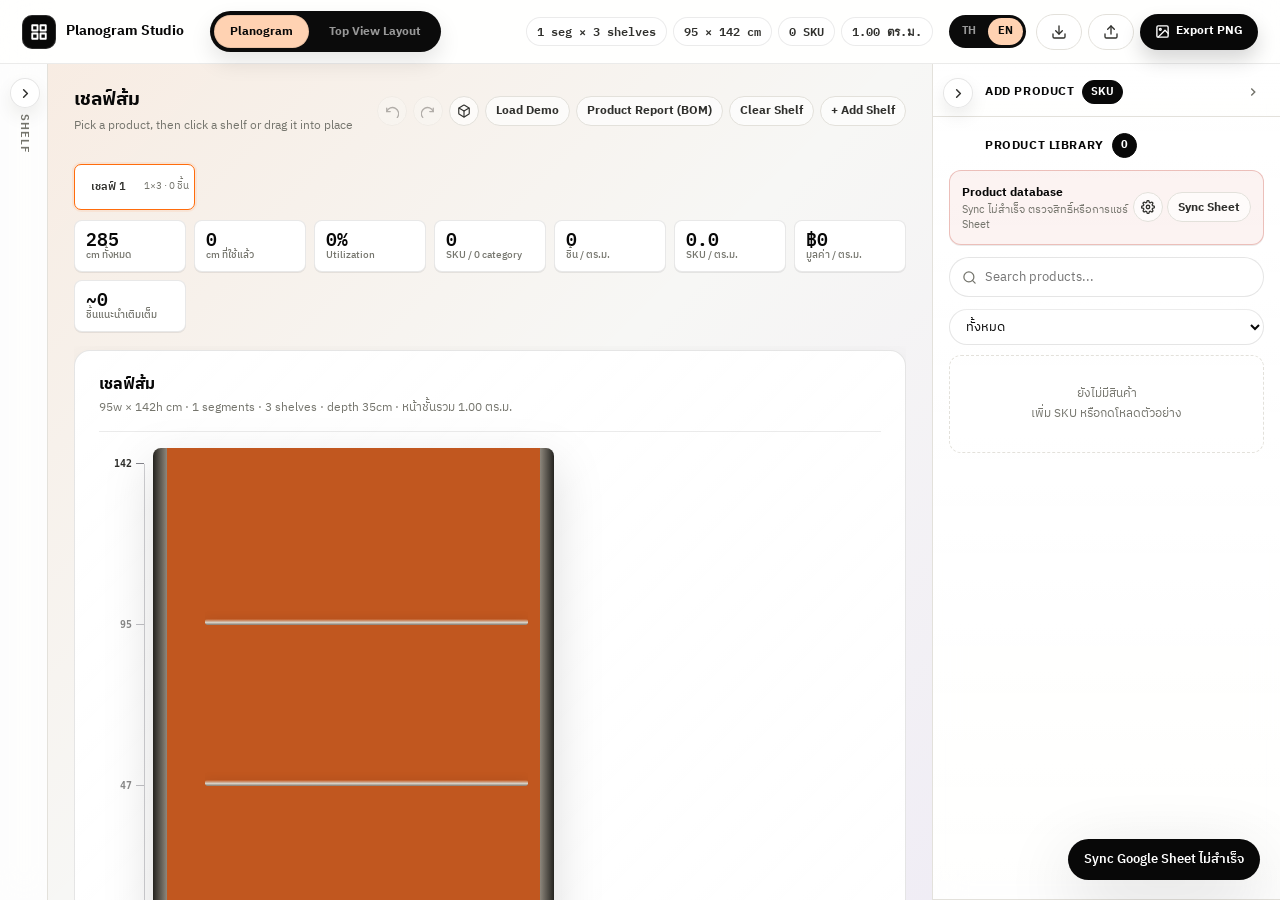
==== commit 0e6934fd: "feat(planogram): drag-to-stack, depth align, popup clamp, shelf lock, true scale - Drop a product on" ====
--- a/index.html
+++ b/index.html
@@ -8,7 +8,7 @@
   <link rel="preconnect" href="https://fonts.googleapis.com">
   <link rel="preconnect" href="https://fonts.gstatic.com" crossorigin>
   <link href="https://fonts.googleapis.com/css2?family=IBM+Plex+Sans+Thai:wght@400;500;600;700&family=IBM+Plex+Mono:wght@500;600&display=swap" rel="stylesheet">
-  <link rel="stylesheet" href="src/styles.css?v=summary-compact">
+  <link rel="stylesheet" href="src/styles.css?v=true-scale">
 </head>
 <body class="left-panel-collapsed">
   <div class="app-shell">
@@ -191,6 +191,10 @@
                 <svg width="15" height="15" viewBox="0 0 24 24" fill="none" stroke="currentColor" stroke-width="2.5" stroke-linecap="round" stroke-linejoin="round"><polyline points="20 6 9 17 4 12"/></svg>
                 <span data-i18n="room_update">สร้าง / อัปเดตห้อง</span>
               </button>
+              <button class="btn btn-mini btn-ghost" id="btnSuggestCapacity" type="button" style="margin-top: 8px; width: 100%;">
+                💡 แนะนำจำนวนที่วางได้
+              </button>
+              <div id="capacitySuggestResult" style="margin-top: 8px; font-size: 0.78rem; color: var(--text); line-height: 1.6;"></div>
               <div style="margin-top: 20px; border-top: 1px solid var(--line); padding-top: 16px;">
                 <label for="roomTemplateSelect" style="font-weight: 600; margin-bottom: 8px; display: block; font-size: 0.85rem; color: var(--text);">Room Layout Templates</label>
                 <div style="display: flex; gap: 6px;">
@@ -443,8 +447,16 @@
                       <input id="syncSheetId" type="text" value="1l8pkJUaXIhwTsKJzHP9AW5MLMYKjXNo7ApcIcOyNUqE" style="font-size: 0.8rem; padding: 4px 8px; font-family: var(--font-mono, monospace);">
                     </div>
                     <div class="span-2">
-                      <label for="syncCategory" style="font-size: 0.72rem; color: var(--muted); font-weight: 600; text-transform: uppercase;">Category Filter</label>
-                      <input id="syncCategory" type="text" value="Accessories" style="font-size: 0.8rem; padding: 4px 8px;">
+                      <label for="syncTabAcc" style="font-size: 0.72rem; color: var(--muted); font-weight: 600; text-transform: uppercase;">แท็บ Master ACC</label>
+                      <input id="syncTabAcc" type="text" value="Master ACC" style="font-size: 0.8rem; padding: 4px 8px;">
+                    </div>
+                    <div class="span-2">
+                      <label for="syncTabFur" style="font-size: 0.72rem; color: var(--muted); font-weight: 600; text-transform: uppercase;">แท็บ Master Fur</label>
+                      <input id="syncTabFur" type="text" value="Master Fur" style="font-size: 0.8rem; padding: 4px 8px;">
+                    </div>
+                    <div class="span-2">
+                      <label for="syncCategory" style="font-size: 0.72rem; color: var(--muted); font-weight: 600; text-transform: uppercase;">Category Filter (คั่นด้วย , หรือเว้นว่าง = ทั้งหมด)</label>
+                      <input id="syncCategory" type="text" value="Accessories, Chair & Sofa, Adjustable Desk, Bedding, Kids" style="font-size: 0.8rem; padding: 4px 8px;">
                     </div>
                   </div>
                 </div>
@@ -633,6 +645,13 @@
         </select>
       </div>
       <div class="inspector-controls">
+        <span class="inspector-ctl-label" data-i18n="depth_align_label">ตำแหน่งลึก</span>
+        <select id="inspectorDepthAlign" class="inspector-select" data-i18n-title="depth_align_title" title="วางชิดขอบหน้าหรือดันไปชิดขอบหลังชั้น">
+          <option value="front" data-i18n="depth_align_front">ชิดขอบหน้า</option>
+          <option value="back" data-i18n="depth_align_back">ชิดขอบหลัง</option>
+        </select>
+      </div>
+      <div class="inspector-controls">
         <span class="inspector-ctl-label" data-i18n="rotate_label">หมุน</span>
         <button class="btn-inspect-action" id="btnInspectRotate" type="button" data-i18n-title="rotate_90_title" title="หมุนสินค้า 90 องศา">
           <svg width="12" height="12" viewBox="0 0 24 24" fill="none" stroke="currentColor" stroke-width="2.2" stroke-linecap="round" stroke-linejoin="round"><path d="M21.5 2v6h-6M21.34 15.57a10 10 0 1 1-.57-8.38l5.67-5.67"/></svg>
@@ -640,6 +659,9 @@
         <span class="inspector-facing-val" id="inspectorRotateVal" style="font-size:0.75rem; min-width:30px;">0°</span>
       </div>
       
+      <!-- Depth layers: products sharing this column, front → back -->
+      <div id="inspectorLayers" class="inspector-layers"></div>
+
       <!-- Space & Capacity Analytics -->
       <div style="margin-top: 8px; padding-top: 8px; border-top: 1px solid rgba(255,255,255,0.15); font-size: 0.72rem; color: #ccc;">
         <div style="display:flex; justify-content:space-between; margin-bottom:3px;">
@@ -666,24 +688,24 @@
   <input type="file" id="jsonImportInput" accept=".json" style="display:none">
 
   <!-- 3D engine (SketchUp-style view) -->
-  <script src="https://unpkg.com/three@0.128.0/build/three.min.js"></script>
-  <script src="https://unpkg.com/three@0.128.0/examples/js/controls/OrbitControls.js"></script>
-  <script src="https://cdnjs.cloudflare.com/ajax/libs/xlsx/0.18.5/xlsx.full.min.js"></script>
+  <!-- CDN libs load async so a slow/blocked CDN never blanks the app; 3D/XLSX guard for them at use time. -->
+  <script async src="https://unpkg.com/three@0.128.0/build/three.min.js" onload="var s=document.createElement('script');s.src='https://unpkg.com/three@0.128.0/examples/js/controls/OrbitControls.js';document.head.appendChild(s)"></script>
+  <script async src="https://cdnjs.cloudflare.com/ajax/libs/xlsx/0.18.5/xlsx.full.min.js"></script>
 
   <!-- Application Scripts (modular) -->
-  <script src="src/utils.js?v=drop-storage-key-slot"></script>
-  <script src="src/i18n.js?v=shelf-row"></script>
-  <script src="src/sheets.js?v=per-sqm"></script>
-  <script src="src/products.js?v=shelf"></script>
-  <script src="src/planogram.js?v=summary-label-shorten"></script>
+  <script src="src/utils.js?v=true-scale"></script>
+  <script src="src/i18n.js?v=true-scale"></script>
+  <script src="src/sheets.js?v=depth-layers"></script>
+  <script src="src/products.js?v=depth-layers"></script>
+  <script src="src/planogram.js?v=true-scale"></script>
   <script src="src/templates.js?v=sync-segment-width"></script>
   <script src="src/branches.js?v=1.0"></script>
   <script src="src/salesData.js?v=1.0"></script>
   <script src="src/branchView.js?v=1.0"></script>
-  <script src="src/planogram3d.js?v=board-full-width"></script>
-  <script src="src/export.js?v=board-row-shared-catalog"></script>
+  <script src="src/planogram3d.js?v=true-scale"></script>
+  <script src="src/export.js?v=depth-layers"></script>
   <script src="src/topview.js?v=drop-storage-key-slot"></script>
-  <script src="src/app.js?v=drop-library-tab"></script>
-  <script src="src/multiBoard.js?v=1.2"></script>
+  <script src="src/app.js?v=true-scale"></script>
+  <script src="src/multiBoard.js?v=depth-layers"></script>
 </body>
 </html>
--- a/src/styles.css
+++ b/src/styles.css
@@ -50,10 +50,7 @@
   font-family: var(--font);
   font-size: 14px;
   color: var(--ink);
-  background:
-    linear-gradient(112deg, transparent 0 62%, rgba(255, 108, 12, 0.12) 62% 74%, transparent 74%),
-    linear-gradient(168deg, transparent 0 74%, rgba(197, 176, 244, 0.24) 74% 88%, transparent 88%),
-    var(--bg);
+  background: var(--bg);
   line-height: 1.5;
   letter-spacing: 0;
   overflow: hidden;
@@ -1242,6 +1239,19 @@
   outline-offset: -2px;
   background: rgba(255, 108, 12, 0.12);
   transform: translateY(-1px);
+}
+
+/* Drop onto upper half of an item = stack on top */
+.shelf-product.drop-stack {
+  outline: 2px solid var(--accent-lime);
+  outline-offset: -2px;
+  box-shadow: inset 0 14px 0 -8px var(--accent-lime);
+}
+.shelf-product.drop-stack::before {
+  content: '⬆ ซ้อน';
+  position: absolute; top: 2px; left: 50%; transform: translateX(-50%);
+  font-size: 0.6rem; font-weight: 700; padding: 1px 6px; border-radius: 4px;
+  background: var(--accent-lime); color: #111; z-index: 3; pointer-events: none;
 }
 
 /* Individual product item on shelf */
@@ -1696,7 +1706,11 @@
   transform: translate(-50%, -100%) translateY(-10px);
   animation: inspectorIn 0.2s cubic-bezier(0.16, 1, 0.3, 1) both;
   color: white;
-}
+  max-height: calc(100vh - 24px);
+}
+.mini-inspector.below { transform: translate(-50%, 0) translateY(10px); }
+.mini-inspector.below .inspector-arrow { top: -6px; bottom: auto; transform: translateX(-50%) rotate(225deg); }
+.mini-inspector .inspector-body { overflow-y: auto; min-height: 0; }
 
 .inspector-select {
   flex: 1;
@@ -2206,93 +2220,87 @@
   display: none;
 }
 
+/* Adjustable Bed icon: outer .tv-symbol rect is the bed body — two pillows
+   up top and a single divider line to the mattress, per the reference icon. */
 .tv-symbol-bed {
-  border-radius: 6px;
-  background: linear-gradient(180deg, #fff 0%, #f2f1ed 100%);
-}
-
-.tv-bed-mattress {
-  position: absolute;
-  inset: 9% 8%;
-  border: 1px solid rgba(0, 0, 0, 0.26);
-  border-radius: 4px;
+  border-radius: 8%;
+}
+
+.tv-bed-pillow {
+  position: absolute;
+  top: 8%;
+  width: 34%;
+  height: 22%;
+  border: 1.2px solid rgba(0, 0, 0, 0.6);
+  border-radius: 14%;
   background: #fff;
-}
-
-.tv-bed-pillow {
-  position: absolute;
-  top: 15%;
-  width: 30%;
-  height: 18%;
-  border: 1px solid rgba(0, 0, 0, 0.22);
-  border-radius: 28% 28% 35% 35%;
-  background: #fbfbf8;
   z-index: 2;
 }
 
-.tv-bed-pillow.pillow-a { left: 17%; }
-.tv-bed-pillow.pillow-b { right: 17%; }
-
-.tv-bed-throw {
-  position: absolute;
-  left: 13%;
-  right: 13%;
-  bottom: 12%;
-  height: 38%;
-  border-top: 1px solid rgba(0, 0, 0, 0.18);
-  background: linear-gradient(135deg, rgba(0,0,0,0.06), rgba(255,255,255,0.2));
-  z-index: 1;
-}
-
+.tv-bed-pillow.pillow-a { left: 8%; }
+.tv-bed-pillow.pillow-b { right: 8%; }
+
+.tv-bed-divider {
+  position: absolute;
+  left: 4%;
+  right: 4%;
+  top: 36%;
+  height: 0;
+  border-top: 1.2px solid rgba(0, 0, 0, 0.6);
+}
+
+/* Ergonomic Chair icon: the base .tv-symbol rounded-rect IS the chair body
+   (very rounded, almost a squircle) — a wide pill headrest overflowing above
+   it and a tall pill on each side, per the reference icon's own proportions. */
 .tv-symbol-chair {
-  border: 0;
+  border-radius: 38%;
+}
+
+.tv-ergo-headrest {
+  position: absolute;
+  left: 10%;
+  right: 10%;
+  top: -40%;
+  height: 46%;
+  border: 1.2px solid rgba(0, 0, 0, 0.62);
+  border-radius: 999px;
+  background: #fff;
+  z-index: 2;
+}
+
+.tv-ergo-side-pill {
+  position: absolute;
+  top: 22%;
+  width: 17%;
+  height: 55%;
+  border: 1.1px solid rgba(0, 0, 0, 0.55);
+  border-radius: 999px;
   background: transparent;
-  box-shadow: none;
-}
-
-.tv-chair-back,
-.tv-chair-seat,
-.tv-chair-arm,
-.tv-chair-base {
-  position: absolute;
-  background: #fff;
-  border: 1px solid rgba(0, 0, 0, 0.34);
-  box-shadow: 0 3px 7px rgba(0, 0, 0, 0.14);
-}
-
-.tv-chair-back {
-  left: 23%;
-  right: 23%;
-  top: 6%;
-  height: 26%;
-  border-radius: 45% 45% 28% 28%;
-}
-
-.tv-chair-seat {
-  left: 18%;
-  right: 18%;
-  top: 28%;
-  bottom: 19%;
-  border-radius: 42% 42% 48% 48%;
-}
-
-.tv-chair-arm {
-  top: 33%;
-  width: 15%;
-  height: 39%;
-  border-radius: 999px;
-}
-
-.tv-chair-arm.arm-l { left: 2%; }
-.tv-chair-arm.arm-r { right: 2%; }
-
-.tv-chair-base {
-  left: 38%;
-  right: 38%;
-  bottom: 5%;
-  height: 18%;
-  border-radius: 999px;
-  background: #f3f3ef;
+}
+
+.tv-ergo-side-pill.side-l { left: -14%; }
+.tv-ergo-side-pill.side-r { right: -14%; }
+
+/* Chair icons: full model name wraps centered on the seat instead of the
+   cramped corner label used by every other furniture kind. */
+.tv-symbol-chair .tv-symbol-label,
+.tv-symbol-sayl-chair .tv-symbol-label {
+  left: 50%;
+  top: 52%;
+  right: auto;
+  transform: translate(-50%, -50%);
+  max-width: 62%;
+  width: 62%;
+  white-space: normal;
+  text-align: center;
+  font-size: 7.5px;
+  line-height: 1.15;
+  display: -webkit-box;
+  -webkit-line-clamp: 3;
+  -webkit-box-orient: vertical;
+  overflow: hidden;
+  text-overflow: ellipsis;
+  z-index: 5;
 }
 
 .tv-symbol-sayl-chair {
@@ -2561,7 +2569,10 @@
   box-shadow: 0 0 0 6px rgba(201, 45, 32, 0.14), 0 3px 6px rgba(0, 0, 0, 0.12) !important;
 }
 
-/* ═══════════════ TOP VIEW: ROOM SCALES ═══════════════ */
+/* ═══════════════ TOP VIEW: CAD-STYLE DIMENSION LINES ═══════════════
+   Box sizes come from topview.js's DIM_TOP (34px) / DIM_RIGHT (70px) —
+   the 14px line offset and tick positions below are derived from those
+   and must move together if those constants change. */
 .room-scale-shell {
   position: relative;
   margin: auto;
@@ -2570,120 +2581,68 @@
 
 .room-scale-shell .room-board {
   position: absolute;
+}
+
+.tv-dim {
+  position: absolute;
+  pointer-events: none;
+  color: var(--ink);
+}
+
+.tv-dim-ext {
+  position: absolute;
+  background: var(--ink-2);
+}
+
+.tv-dim-x .tv-dim-ext {
+  top: 6px;
+  bottom: 0;
+  width: 1px;
+}
+.tv-dim-x .tv-dim-ext.ext-a { left: 0; }
+.tv-dim-x .tv-dim-ext.ext-b { right: 0; }
+
+.tv-dim-y .tv-dim-ext {
   left: 0;
-  top: 0;
-}
-
-.tv-room-scale {
-  position: absolute;
-  pointer-events: none;
-  color: var(--ink-2);
+  width: 22px;
+  height: 1px;
+}
+.tv-dim-y .tv-dim-ext.ext-a { top: 0; }
+.tv-dim-y .tv-dim-ext.ext-b { bottom: 0; }
+
+.tv-dim-line {
+  position: absolute;
+  background: var(--ink);
+}
+.tv-dim-x .tv-dim-line { left: 0; right: 0; top: 14px; height: 1px; }
+.tv-dim-y .tv-dim-line { top: 0; bottom: 0; left: 14px; width: 1px; }
+
+.tv-dim-tick {
+  position: absolute;
+  width: 9px;
+  height: 1px;
+  background: var(--ink);
+  transform: rotate(45deg);
+}
+.tv-dim-x .tv-dim-tick { top: 14px; }
+.tv-dim-x .tv-dim-tick.tick-a { left: -4px; }
+.tv-dim-x .tv-dim-tick.tick-b { left: calc(100% - 5px); }
+
+.tv-dim-y .tv-dim-tick { left: 10px; }
+.tv-dim-y .tv-dim-tick.tick-a { top: -4px; }
+.tv-dim-y .tv-dim-tick.tick-b { top: calc(100% - 5px); }
+
+.tv-dim-label {
+  position: absolute;
+  background: var(--surface);
+  padding: 0 5px;
   font-family: var(--mono);
-  font-size: 10px;
-  font-weight: 700;
-  letter-spacing: 0;
-}
-
-.tv-room-scale-x {
-  left: 0;
-  top: calc(var(--room-board-h) + 15px);
-  width: var(--room-board-w);
-  height: 34px;
-}
-
-.tv-room-scale-y {
-  left: calc(var(--room-board-w) + 18px);
-  top: 0;
-  width: 52px;
-  height: var(--room-board-h);
-}
-
-.tv-room-scale-line {
-  position: absolute;
-  background: var(--accent);
-  box-shadow: 0 0 0 1px rgba(255, 108, 12, 0.1);
-}
-
-.tv-room-scale-x .tv-room-scale-line {
-  left: 0;
-  right: 0;
-  top: 0;
-  height: 2px;
-}
-
-.tv-room-scale-y .tv-room-scale-line {
-  top: 0;
-  bottom: 0;
-  left: 0;
-  width: 2px;
-}
-
-.tv-room-scale-tick {
-  position: absolute;
-}
-
-.tv-room-scale-x .tv-room-scale-tick {
-  top: -4px;
-  width: 1px;
-  height: 10px;
-  background: var(--accent);
-}
-
-.tv-room-scale-y .tv-room-scale-tick {
-  left: -4px;
-  width: 10px;
-  height: 1px;
-  background: var(--accent);
-}
-
-.tv-room-scale-tick.edge {
-  background: var(--ink);
-}
-
-.tv-room-scale-x .tv-room-scale-tick span {
-  position: absolute;
-  top: 12px;
-  left: 50%;
-  transform: translateX(-50%);
+  font-size: 12px;
+  font-weight: 700;
   white-space: nowrap;
 }
-
-.tv-room-scale-y .tv-room-scale-tick span {
-  position: absolute;
-  top: 50%;
-  left: 18px;
-  transform: translateY(-50%);
-  white-space: nowrap;
-}
-
-.tv-room-scale-label {
-  position: absolute;
-  display: inline-flex;
-  align-items: center;
-  height: 18px;
-  padding: 0 7px;
-  border-radius: 999px;
-  background: var(--ink);
-  color: #fff;
-  font-family: var(--font);
-  font-size: 10px;
-  font-weight: 800;
-  white-space: nowrap;
-  box-shadow: 0 4px 12px rgba(0, 0, 0, 0.14);
-}
-
-.tv-room-scale-x .tv-room-scale-label {
-  left: 50%;
-  top: -9px;
-  transform: translateX(-50%);
-}
-
-.tv-room-scale-y .tv-room-scale-label {
-  left: 0;
-  top: 50%;
-  transform: translate(-50%, -50%) rotate(90deg);
-  transform-origin: center;
-}
+.tv-dim-x .tv-dim-label { left: 50%; top: 14px; transform: translate(-50%, -50%); }
+.tv-dim-y .tv-dim-label { left: 14px; top: 50%; transform: translate(-50%, -50%) rotate(-90deg); }
 
 /* ═══════════════ TOP VIEW: TAPE MEASURE ═══════════════ */
 #btnMeasure.active {
@@ -2759,39 +2718,6 @@
 
 
 
-/* 🛌 1. BED (เตียง) - Mint Pastel Theme */
-.tv-symbol-bed {
-  background: #e6fffa !important;
-  border-color: #319795 !important;
-}
-.tv-bed-mattress {
-  background: #ffffff !important;
-  border-color: rgba(49, 151, 149, 0.4) !important;
-}
-.tv-bed-pillow {
-  background: #e2fbf5 !important;
-  border-color: rgba(49, 151, 149, 0.45) !important;
-}
-
-/* 🪑 2. CHAIR (เก้าอี้) - Work Blue Theme */
-.tv-symbol-chair {
-  background: #ebf8ff !important;
-  border: 1.2px solid #3182ce !important;
-  border-radius: 6px !important;
-}
-.tv-chair-seat {
-  background: #cbd5e0 !important;
-  border-color: #718096 !important;
-}
-.tv-chair-back {
-  background: #718096 !important;
-  border-color: #4a5568 !important;
-}
-.tv-chair-arm {
-  background: #a0aec0 !important;
-  border-color: #718096 !important;
-}
-
 /* 💺 3. SAYL CHAIR (Ergonomic Office Chair) - Tech Midnight Theme */
 .tv-symbol-sayl-chair {
   background: #ebf8ff !important;
@@ -2862,3 +2788,89 @@
 .tv-product-face {
   border-color: #cbd5e0 !important;
 }
+
+/* ─── Depth layers: several SKUs sharing one shelf column, front → back ─── */
+.depth-chip {
+  position: absolute;
+  top: 2px;
+  left: 2px;
+  z-index: 4;
+  font-size: 0.6rem;
+  font-weight: 700;
+  line-height: 1;
+  padding: 2px 4px;
+  border-radius: 4px;
+  background: rgba(17, 24, 39, 0.85);
+  color: #fff;
+  pointer-events: none;
+}
+.shelf-product.over-depth { outline: 2px solid #ef4444; outline-offset: -2px; }
+.inspector-layers {
+  margin-top: 8px;
+  padding-top: 8px;
+  border-top: 1px solid rgba(255,255,255,0.15);
+  display: flex;
+  flex-direction: column;
+  gap: 4px;
+}
+.inspector-layer {
+  display: flex;
+  align-items: center;
+  gap: 4px;
+  padding: 2px 4px;
+  border-radius: 6px;
+  font-size: 0.72rem;
+  cursor: pointer;
+  border: 1px solid transparent;
+}
+.inspector-layer:hover { background: rgba(255,255,255,0.08); }
+.inspector-layer.active { border-color: var(--accent-lime, #a3e635); background: rgba(255,255,255,0.1); }
+.inspector-layer-tag {
+  font-size: 0.6rem;
+  font-weight: 700;
+  min-width: 26px;
+  text-align: center;
+  padding: 1px 3px;
+  border-radius: 4px;
+  background: rgba(255,255,255,0.15);
+}
+.inspector-layer-name {
+  flex: 1;
+  min-width: 0;
+  white-space: nowrap;
+  overflow: hidden;
+  text-overflow: ellipsis;
+}
+.inspector-layer .btn-inspect-action { width: 20px; height: 20px; font-size: 0.65rem; }
+.inspector-layer .btn-inspect-action:disabled { opacity: 0.3; pointer-events: none; }
+.btn-inspect-add-behind {
+  margin-top: 2px;
+  padding: 4px 8px;
+  border-radius: 6px;
+  border: 1px dashed rgba(255,255,255,0.35);
+  background: transparent;
+  color: #fff;
+  font-size: 0.7rem;
+  text-align: left;
+  cursor: pointer;
+}
+.btn-inspect-add-behind:hover { background: rgba(255,255,255,0.12); }
+.btn-inspect-add-behind:disabled { opacity: 0.45; cursor: not-allowed; }
+select.btn-inspect-add-behind { flex: 1; min-width: 0; }
+select.btn-inspect-add-behind option { background: #1f1f1f; color: #fff; }
+.inspector-depth-group {
+  border: 1px solid rgba(255,255,255,0.12);
+  border-radius: 6px;
+  padding: 3px;
+  display: flex;
+  flex-direction: column;
+  gap: 2px;
+}
+.inspector-depth-head {
+  display: flex;
+  align-items: center;
+  gap: 4px;
+  padding: 0 2px;
+}
+.inspector-depth-head .btn-inspect-action { width: 20px; height: 20px; font-size: 0.6rem; }
+.inspector-depth-head .btn-inspect-action:disabled { opacity: 0.3; pointer-events: none; }
